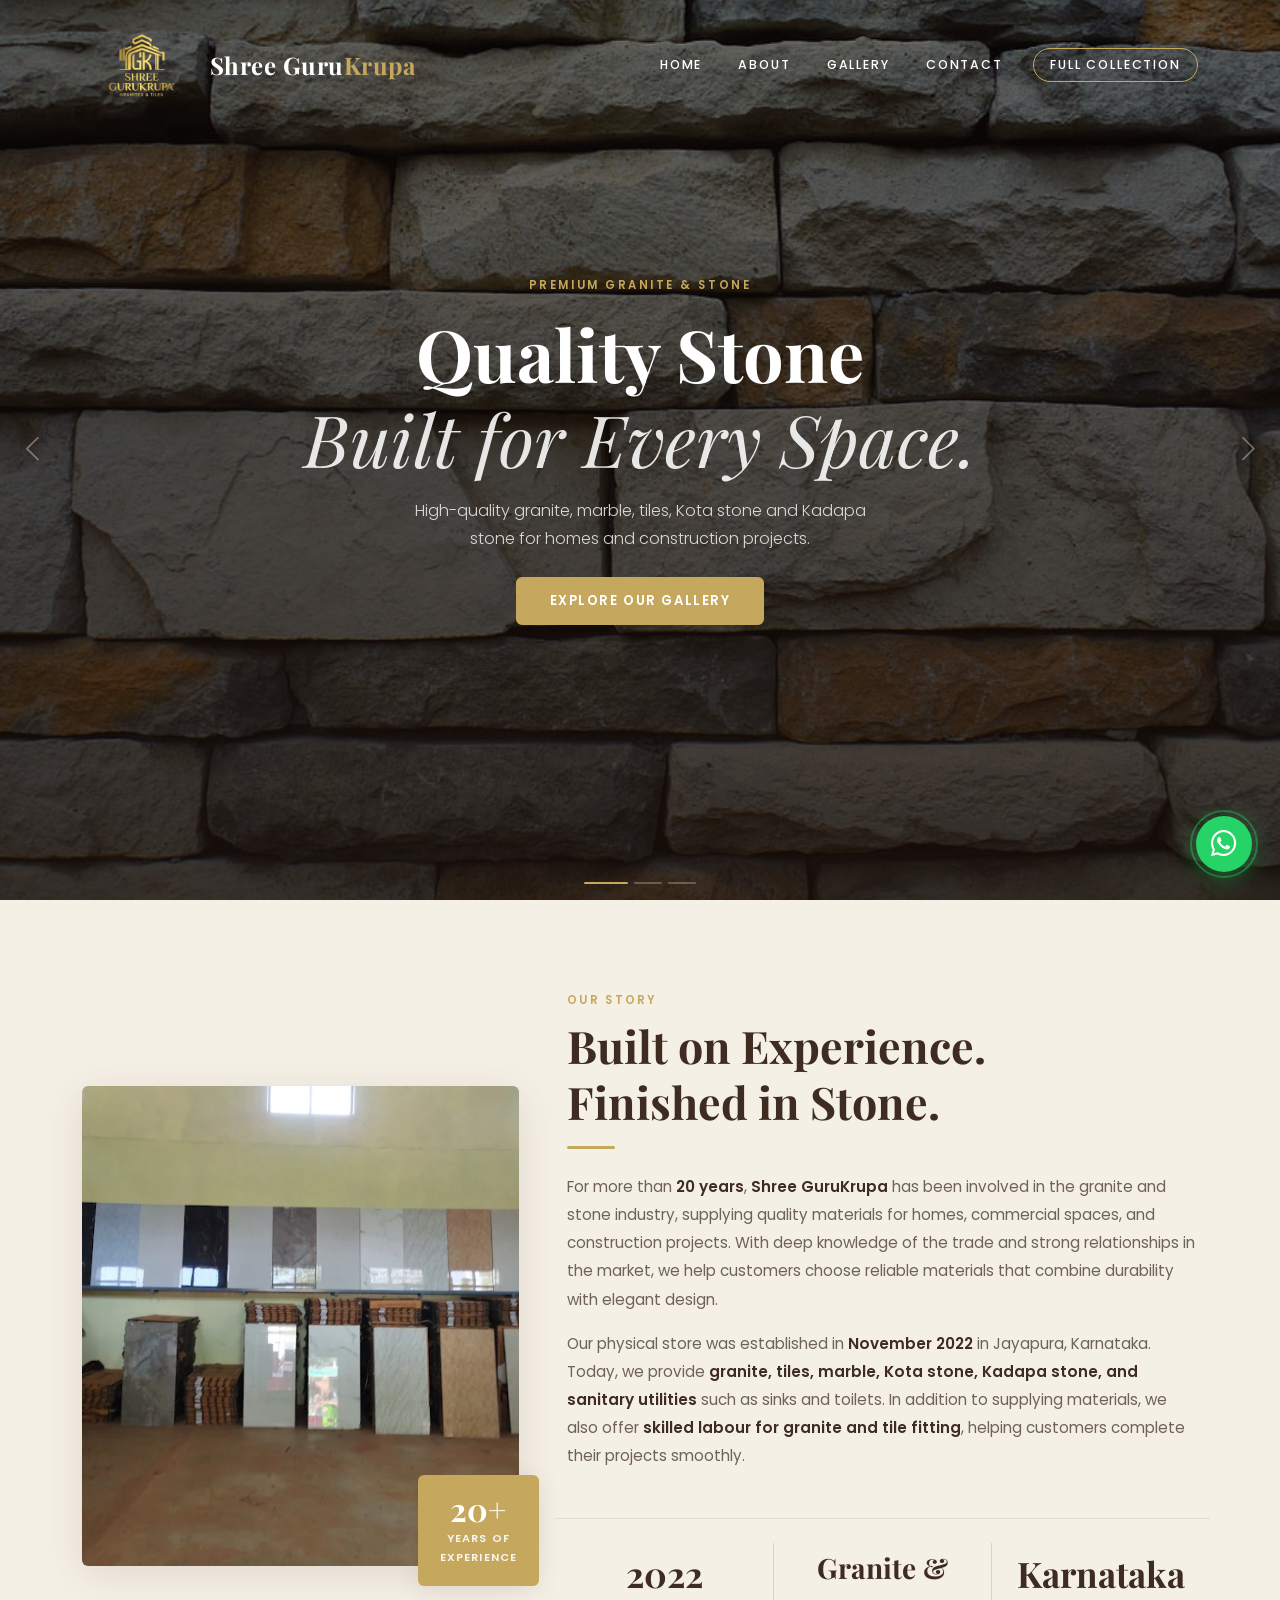
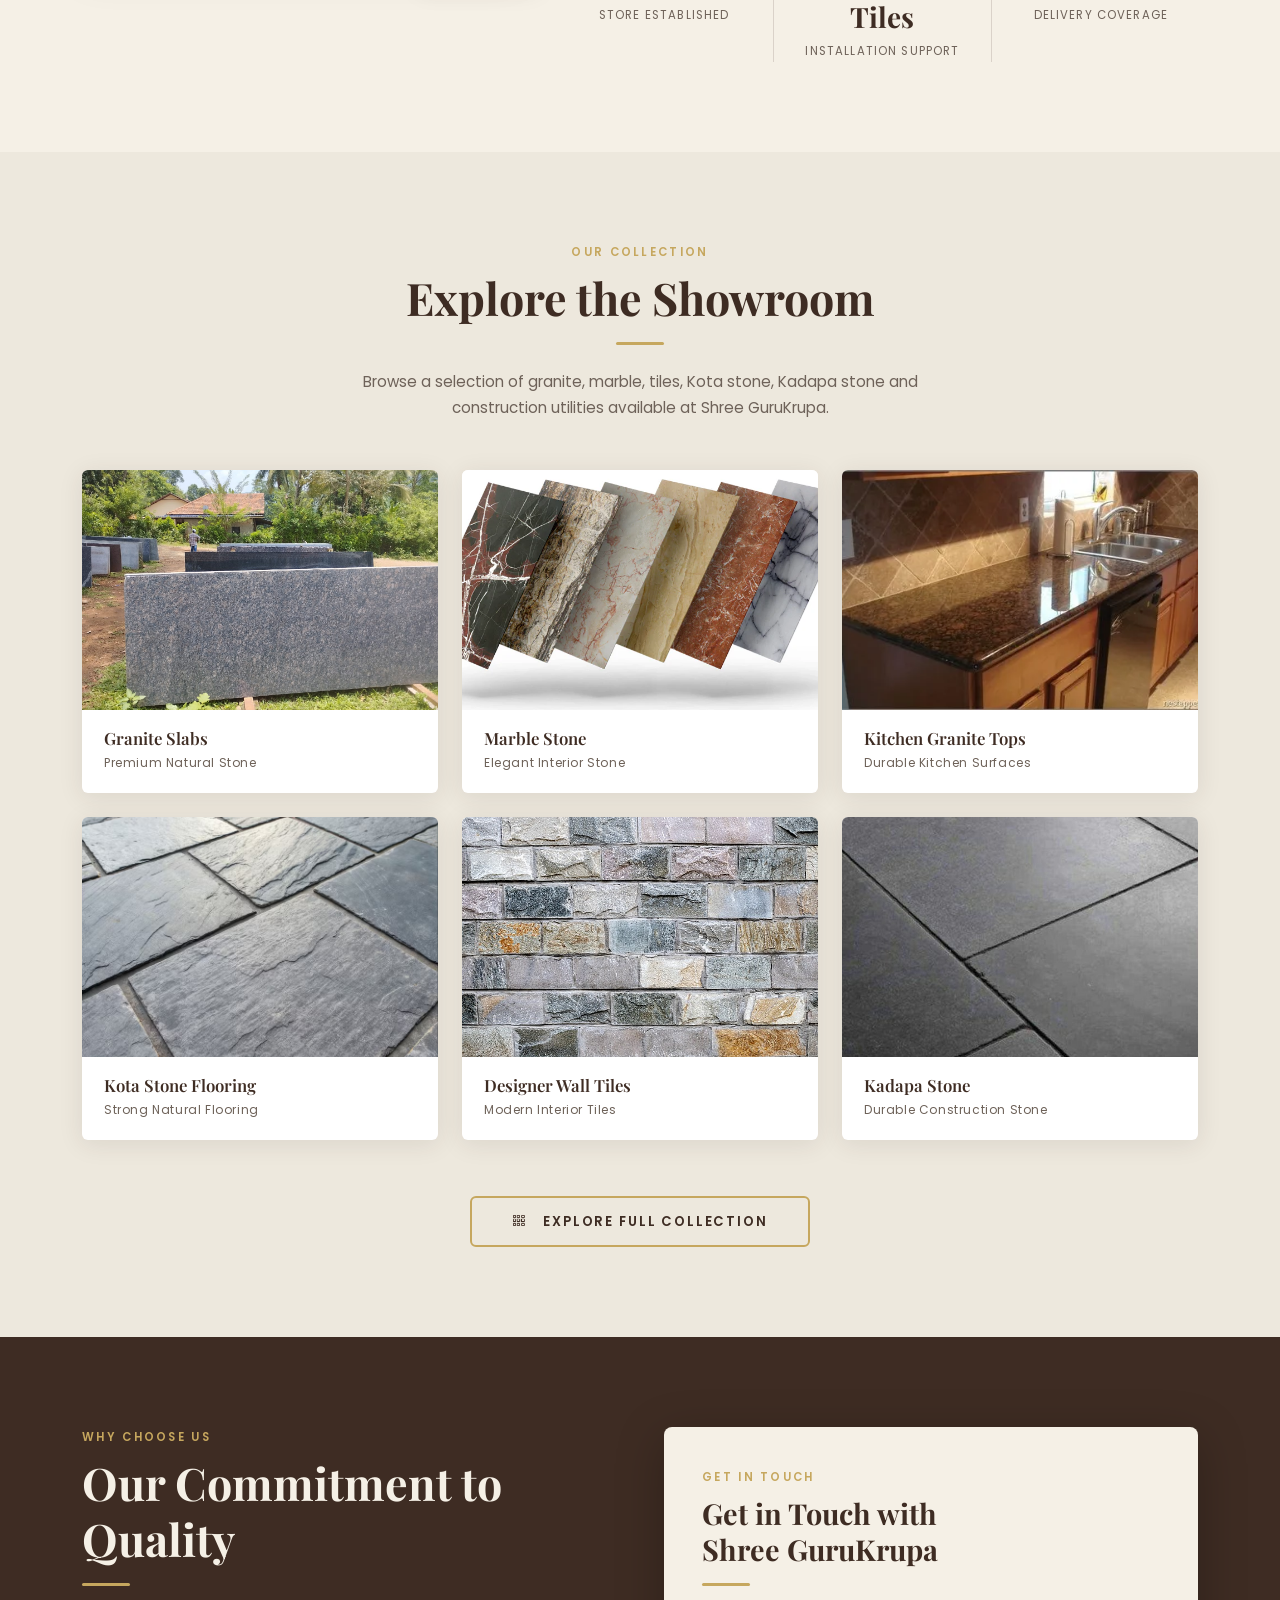
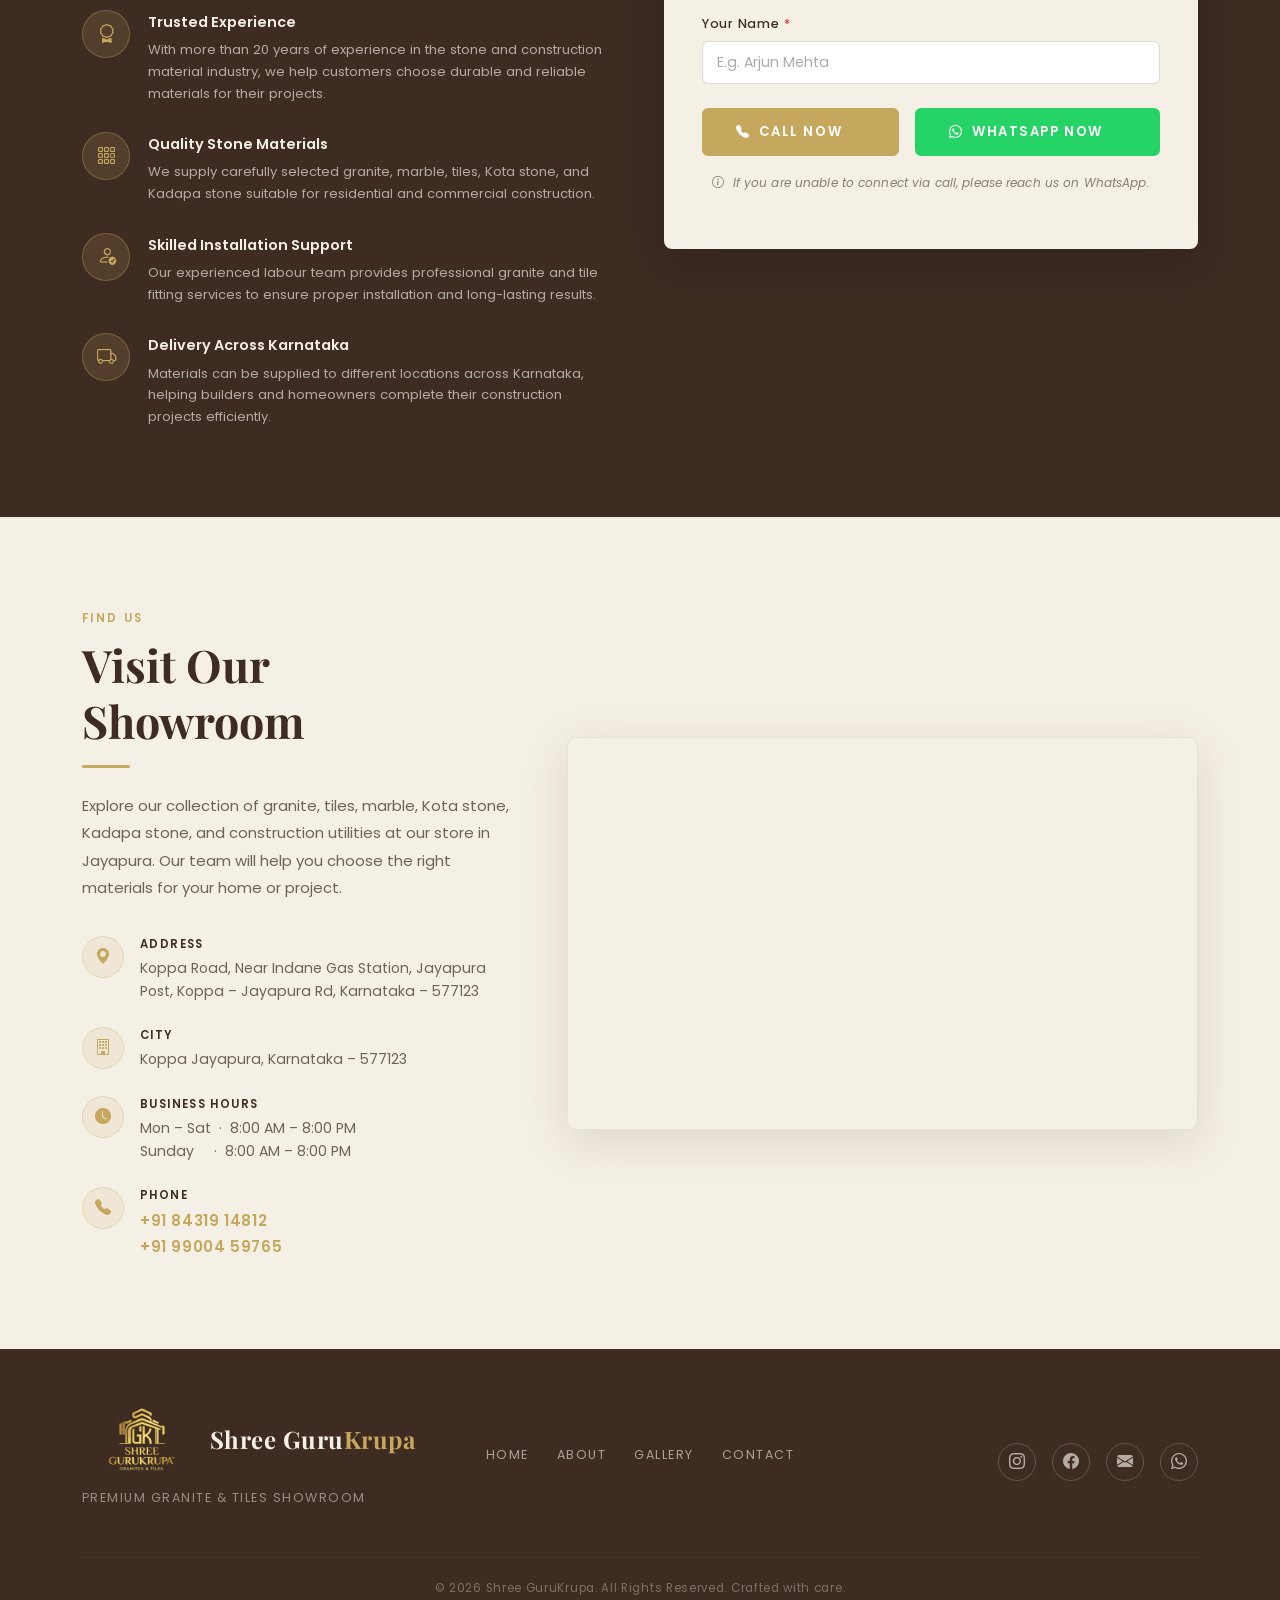
==== index.html @ 6b7f3c6d "Add files via upload" ====
<!DOCTYPE html>
<html lang="en">
<head>
  <meta charset="UTF-8" />
  <meta name="viewport" content="width=device-width, initial-scale=1.0" />
  <title>GuruKrupa | Premium Granite & Tiles Showroom</title>
  <link rel="preconnect" href="https://fonts.googleapis.com" />
  <link rel="preconnect" href="https://fonts.gstatic.com" crossorigin />
  <link href="https://fonts.googleapis.com/css2?family=Playfair+Display:ital,wght@0,400;0,600;0,700;1,400&family=Poppins:wght@300;400;500;600&display=swap" rel="stylesheet" />
  <link href="https://cdn.jsdelivr.net/npm/bootstrap@5.3.3/dist/css/bootstrap.min.css" rel="stylesheet" />
  <link href="https://cdn.jsdelivr.net/npm/bootstrap-icons@1.11.3/font/bootstrap-icons.min.css" rel="stylesheet" />
  <link rel="stylesheet" href="style.css" />
</head>
<body>

  <!-- ============================================================
       STICKY NAVBAR
  ============================================================ -->
  <nav id="mainNav" class="navbar navbar-expand-lg fixed-top navbar-transparent">
    <div class="container">
      <a class="navbar-brand" href="index.html">
        <span class="logo-icon"><img src="guru/logo.svg (2).png" class="img" alt=""></i></span>
        <span class="logo-text">Shree Guru<span class="logo-accent">Krupa</span></span>
      </a>
      <button class="navbar-toggler custom-toggler" type="button" data-bs-toggle="collapse" data-bs-target="#navMenu" aria-controls="navMenu" aria-expanded="false" aria-label="Toggle navigation">
        <span></span><span></span><span></span>
      </button>
      <div class="collapse navbar-collapse" id="navMenu">
        <ul class="navbar-nav ms-auto align-items-lg-center gap-lg-2">
          <li class="nav-item"><a class="nav-link" href="#home">Home</a></li>
          <li class="nav-item"><a class="nav-link" href="#about">About</a></li>
          <li class="nav-item"><a class="nav-link" href="#gallery">Gallery</a></li>
          <li class="nav-item"><a class="nav-link" href="#contact">Contact</a></li>
          <li class="nav-item ms-lg-2"><a class="nav-link nav-cta" href="gallery.html">Full Collection</a></li>
        </ul>
      </div>
    </div>
  </nav>


  <!-- ============================================================
       HERO — BOOTSTRAP CAROUSEL
  ============================================================ -->
  <section id="home">
    <div id="heroCarousel" class="carousel slide carousel-fade" data-bs-ride="carousel" data-bs-interval="5000">
      <div class="carousel-indicators">
        <button type="button" data-bs-target="#heroCarousel" data-bs-slide-to="0" class="active" aria-current="true"></button>
        <button type="button" data-bs-target="#heroCarousel" data-bs-slide-to="1"></button>
        <button type="button" data-bs-target="#heroCarousel" data-bs-slide-to="2"></button>
      </div>
      <div class="carousel-inner">

        <div class="carousel-item active">
          <img src="guru/gra.webp" class="hero-img" alt="Luxury granite kitchen countertop" />
          <div class="hero-overlay"></div>
          <div class="carousel-caption d-flex flex-column justify-content-center align-items-center h-100">
            <p class="hero-tag">Premium Granite & Stone</p>
            <h1 class="hero-heading">Quality Stone<br /><em>Built for Every Space.</em></h1>
            <p class="hero-sub">High-quality granite, marble, tiles, Kota stone and Kadapa stone for homes and construction projects.</p>
            <a href="#gallery" class="btn btn-gold mt-4">Explore Our Gallery</a>
          </div>
        </div>

        <div class="carousel-item">
          <img src="guru/granite1" class="hero-img" alt="Marble texture luxury flooring" />
          <div class="hero-overlay"></div>
          <div class="carousel-caption d-flex flex-column justify-content-center align-items-center h-100">
            <p class="hero-tag">20+ Years of Experience</p>
            <h1 class="hero-heading">Trusted Stone<br /><em>For Strong Foundations.</em></h1>
            <p class="hero-sub">Supplying durable stone materials with skilled labour support for granite and tile installation.</p>
            <a href="#about" class="btn btn-gold mt-4">Our Story</a>
          </div>
        </div>

        <div class="carousel-item">
          <img src="guru/store.jpeg" class="hero-img" alt="Modern tile showroom interior" />
          <div class="hero-overlay"></div>
          <div class="carousel-caption d-flex flex-column justify-content-center align-items-center h-100">
            <p class="hero-tag">Granite • Tiles • Utilities</p>
            <h1 class="hero-heading">Complete Solutions<br /><em>for Your Construction.</em></em></h1>
            <p class="hero-sub">Granite, tiles, marble, sinks, toilets and more — delivered across Karnataka.</p>
            <a href="#showroom" class="btn btn-gold mt-4">Visit Our Showroom</a>
          </div>
        </div>

      </div>
      <button class="carousel-control-prev" type="button" data-bs-target="#heroCarousel" data-bs-slide="prev">
        <i class="bi bi-chevron-left carousel-arrow"></i>
      </button>
      <button class="carousel-control-next" type="button" data-bs-target="#heroCarousel" data-bs-slide="next">
        <i class="bi bi-chevron-right carousel-arrow"></i>
      </button>
    </div>
  </section>


  <!-- ============================================================
       ABOUT SECTION
  ============================================================ -->
  <section id="about" class="section-padding fade-in-section">
    <div class="container">
      <div class="row align-items-center g-5">
        <div class="col-lg-5">
          <div class="about-img-wrap">
            <img src="guru/in.webp" alt="Premium granite slab showroom" class="about-img" />
            <div class="about-badge">
              <span class="badge-number">20+</span>
              <span class="badge-label">Years of <br>Experience</span>
            </div>
          </div>
        </div>
        <div class="col-lg-7">
          <p class="section-eyebrow">Our Story</p>
          <h2 class="section-title">Built on Experience.<br />Finished in Stone.</h2>
          <div class="title-divider"></div>
          <p class="about-body">
            For more than <strong>20 years</strong>, <strong>Shree GuruKrupa</strong> has been involved in the granite and stone industry, supplying quality materials for homes, commercial spaces, and construction projects. With deep knowledge of the trade and strong relationships in the market, we help customers choose reliable materials that combine durability with elegant design.</p>
          <p class="about-body mt-3">
            Our physical store was established in <strong>November 2022</strong> in Jayapura, Karnataka. Today, we provide <strong>granite, tiles, marble, Kota stone, Kadapa stone, and sanitary utilities</strong> such as sinks and toilets. In addition to supplying materials, we also offer <strong>skilled labour for granite and tile fitting</strong>, helping customers complete their projects smoothly.</p>
          <div class="about-stats row mt-5">
            <div class="col-4 text-center">
              <div class="stat-num">2022</div>
              <div class="stat-label">Store Established</div>
            </div>
            <div class="col-4 text-center border-start border-end stat-border">
              <div class="stat-numm">Granite & Tiles</div>
              <div class="stat-label">Installation Support</div>
            </div>
            <div class="col-4 text-center">
              <div class="stat-num">Karnataka</div>
              <div class="stat-label">Delivery Coverage</div>
            </div>
          </div>
        </div>
      </div>
    </div>
  </section>


  <!-- ============================================================
       GALLERY SECTION — 6 FEATURED CARDS
  ============================================================ -->
  <section id="gallery" class="section-padding gallery-bg fade-in-section">
    <div class="container">
      <div class="text-center mb-5">
        <p class="section-eyebrow">Our Collection</p>
        <h2 class="section-title">Explore the Showroom</h2>
        <div class="title-divider mx-auto"></div>
        <p class="section-sub">Browse a selection of granite, marble, tiles, Kota stone, Kadapa stone and construction utilities available at Shree GuruKrupa.</p>
      </div>

      <div class="row g-4">

        <!-- Card 1 -->
        <div class="col-lg-4 col-md-6">
          <div class="gallery-card">
            <div class="gallery-img-wrap">
              <img src="guru/graite slab.jpeg" alt="Black galaxy granite slab" class="gallery-img" />
            </div>
            <div class="gallery-info">
              <h5 class="gallery-title">Granite Slabs</h5>
              <p class="gallery-origin">Premium Natural Stone</p>
            </div>
          </div>
        </div>

        <!-- Card 2 -->
        <div class="col-lg-4 col-md-6">
          <div class="gallery-card">
            <div class="gallery-img-wrap">
              <img src="guru/marble.jpeg" alt="Calacatta marble texture" class="gallery-img" />
            </div>
            <div class="gallery-info">
              <h5 class="gallery-title">Marble Stone</h5>
              <p class="gallery-origin">Elegant Interior Stone</p>
            </div>
          </div>
        </div>

        <!-- Card 3 -->
        <div class="col-lg-4 col-md-6">
          <div class="gallery-card">
            <div class="gallery-img-wrap">
              <img src="guru/kitchen.webp" alt="Modern kitchen granite countertop" class="gallery-img" />
            </div>
            <div class="gallery-info">
              <h5 class="gallery-title">Kitchen Granite Tops</h5>
              <p class="gallery-origin">Durable Kitchen Surfaces</p>
            </div>
          </div>
        </div>

        <!-- Card 4 -->
        <div class="col-lg-4 col-md-6">
          <div class="gallery-card">
            <div class="gallery-img-wrap">
              <img src="guru/kota.avif" alt="Luxury marble flooring" class="gallery-img" />
            </div>
            <div class="gallery-info">
              <h5 class="gallery-title">Kota Stone Flooring</h5>
              <p class="gallery-origin">Strong Natural Flooring</p>
            </div>
          </div>
        </div>

        <!-- Card 5 -->
        <div class="col-lg-4 col-md-6">
          <div class="gallery-card">
            <div class="gallery-img-wrap">
              <img src="guru/wall.jpg" alt="Designer wall tiles" class="gallery-img" />
            </div>
            <div class="gallery-info">
              <h5 class="gallery-title">Designer Wall Tiles</h5>
              <p class="gallery-origin">Modern Interior Tiles</p>
            </div>
          </div>
        </div>

        <!-- Card 6 -->
        <div class="col-lg-4 col-md-6">
          <div class="gallery-card">
            <div class="gallery-img-wrap">
              <img src="guru/kadappa-stone.webp" alt="Modern floor tile interior" class="gallery-img" />
            </div>
            <div class="gallery-info">
              <h5 class="gallery-title">Kadapa Stone</h5>
              <p class="gallery-origin">Durable Construction Stone</p>
            </div>
          </div>
        </div>

      </div><!-- /row -->

      <!-- ── Explore Full Collection CTA ── -->
      <div class="text-center mt-5 pt-2">
        <a href="gallery.html" class="btn btn-gold-outline">
          <i class="bi bi-grid-3x3-gap me-2"></i>Explore Full Collection
        </a>
      </div>

    </div>
  </section>


  <!-- ============================================================
       WHY CHOOSE US + CONTACT
  ============================================================ -->
  <section id="contact" class="section-padding dark-section fade-in-section">
    <div class="container">
      <div class="row g-5 align-items-start">

        <div class="col-lg-6">
          <p class="section-eyebrow light">Why Choose Us</p>
          <h2 class="section-title light">Our Commitment to Quality</h2>
          <div class="title-divider light"></div>
          <ul class="features-list mt-4">
            <li class="feature-item">
              <div class="feature-icon"><i class="bi bi-award"></i></div>
              <div class="feature-text">
                <strong>Trusted Experience</strong>
                <p>With more than 20 years of experience in the stone and construction material industry, we help customers choose durable and reliable materials for their projects.</p>
              </div>
            </li>
            <li class="feature-item">
              <div class="feature-icon"><i class="bi bi-grid-3x3-gap"></i></div>
              <div class="feature-text">
                <strong>Quality Stone Materials</strong>
                <p>We supply carefully selected granite, marble, tiles, Kota stone, and Kadapa stone suitable for residential and commercial construction. </p>
              </div>
            </li>
            <li class="feature-item">
              <div class="feature-icon"><i class="bi bi-person-check"></i></div>
              <div class="feature-text">
                <strong>Skilled Installation Support</strong>
                <p>Our experienced labour team provides professional granite and tile fitting services to ensure proper installation and long-lasting results. </p>
              </div>
            </li>
            <li class="feature-item">
              <div class="feature-icon"><i class="bi bi-truck"></i></div>
              <div class="feature-text">
                <strong>Delivery Across Karnataka</strong>
                <p>Materials can be supplied to different locations across Karnataka, helping builders and homeowners complete their construction projects efficiently.</p>
              </div>
            </li>
          </ul>
        </div>

        <div class="col-lg-6">
          <div class="contact-card">
            <p class="section-eyebrow">Get In Touch</p>
            <h2 class="section-title" style="font-size:1.8rem;">Get in Touch with<br />Shree GuruKrupa</h2>
            <div class="title-divider"></div>
            <form id="contactForm" class="mt-4" novalidate>
              <div class="mb-4">
                <label for="customerName" class="form-label contact-label">Your Name <span class="text-danger">*</span></label>
                <input type="text" class="form-control contact-input" id="customerName" placeholder="E.g. Arjun Mehta" required />
              </div>
              <div class="d-flex flex-wrap gap-3">
                <a href="tel:+918431914812" class="btn btn-gold flex-grow-1">
                  <i class="bi bi-telephone-fill me-2"></i>Call Now
                </a>
                <button type="button" class="btn btn-whatsapp flex-grow-1" onclick="openWhatsApp()">
                  <i class="bi bi-whatsapp me-2"></i>WhatsApp Now
                </button>
              </div>
              <p class="contact-helper-text mt-3">
                <i class="bi bi-info-circle me-1"></i>
                If you are unable to connect via call, please reach us on WhatsApp.
              </p>
            </form>
          </div>
        </div>

      </div>
    </div>
  </section>


  <!-- ============================================================
       VISIT OUR SHOWROOM SECTION
  ============================================================ -->
  <section id="showroom" class="section-padding showroom-section fade-in-section">
    <div class="container">
      <div class="row align-items-center g-5">

        <!-- LEFT: Info -->
        <div class="col-lg-5">
          <p class="section-eyebrow">Find Us</p>
          <h2 class="section-title">Visit Our<br />Showroom</h2>
          <div class="title-divider"></div>
          <p class="showroom-intro">
            Explore our collection of granite, tiles, marble, Kota stone, Kadapa stone, and construction utilities at our store in Jayapura. Our team will help you choose the right materials for your home or project.
          </p>

          <ul class="showroom-details">
            <li>
              <span class="showroom-icon"><i class="bi bi-geo-alt-fill"></i></span>
              <div>
                <strong>Address</strong>
                <p>Koppa Road, Near Indane Gas Station, Jayapura Post, Koppa – Jayapura Rd, Karnataka – 577123</p>
              </div>
            </li>
            <li>
              <span class="showroom-icon"><i class="bi bi-building"></i></span>
              <div>
                <strong>City</strong>
                <p>Koppa Jayapura, Karnataka – 577123</p>
              </div>
            </li>
            <li>
              <span class="showroom-icon"><i class="bi bi-clock-fill"></i></span>
              <div>
                <strong>Business Hours</strong>
                <p>Mon – Sat &nbsp;·&nbsp; 8:00 AM – 8:00 PM<br />Sunday &nbsp;&nbsp;&nbsp;&nbsp;·&nbsp; 8:00 AM – 8:00 PM</p>
              </div>
            </li>
            <li>
              <span class="showroom-icon"><i class="bi bi-telephone-fill"></i></span>
              <div>
                <strong>Phone</strong>
                <p><a href="tel:+918431914812" class="showroom-phone">+91 84319 14812</a></p>
                <p><a href="tel:+919900459765" class="showroom-phone">+91 99004 59765</a></p>
              </div>
            </li>
          </ul>
        </div>

        <!-- RIGHT: Map -->
       <div class="col-lg-7">
        <div class="map-wrapper">
          <iframe
            src="https://maps.google.com/maps?q=Shree%20Gurukrupa%20Granites%20Jayapura%20Koppa%20Road%20Karnataka%20577123&t=&z=15&ie=UTF8&iwloc=&output=embed"
            width="100%"
            height="100%"
            style="border:0;"
            allowfullscreen
            loading="lazy">
          </iframe>
        </div>
      </div>

      </div>
    </div>
  </section>


  <!-- ============================================================
       FOOTER
  ============================================================ -->
  <footer class="site-footer">
    <div class="container">
      <div class="row align-items-center gy-4">
        <div class="col-lg-4 text-lg-start text-center">
          <div class="footer-brand"><a class="navbar-brand" href="index.html">
        <span class="logo-icon"><img src="guru/logo.svg (2).png" class="img" alt=""></i></span>
        <span class="logo-text">Shree Guru<span class="logo-accent">Krupa</span></span>
      </a></div>
          <p class="footer-tagline mt-2">Premium Granite & Tiles Showroom</p>
        </div>
        <div class="col-lg-4 text-center">
          <ul class="footer-links">
            <li><a href="index.html">Home</a></li>
            <li><a href="index.html#about">About</a></li>
            <li><a href="index.html#gallery">Gallery</a></li>
            <li><a href="index.html#contact">Contact</a></li>
          </ul>
        </div>
        <div class="col-lg-4 text-lg-end text-center">
          <div class="social-icons">
            <a href="https://www.instagram.com/_shree_guru_krupa_" aria-label="Instagram"><i class="bi bi-instagram"></i></a>
            <a href="https://www.facebook.com/shreegurukrupa" aria-label="Facebook"><i class="bi bi-facebook"></i></a>
            <a href="https://mail.google.com/mail/?view=cm&to=shreegurukrupa0211@gmail.com" target="_blank" aria-label="Email"><i class="bi bi-envelope-fill"></i></a>
            <a href="https://wa.me/918431914812" aria-label="WhatsApp" target="_blank" rel="noopener"><i class="bi bi-whatsapp"></i></a>
          </div>
        </div>
      </div>
      <hr class="footer-divider" />
      <p class="footer-copy text-center">© 2026 Shree GuruKrupa. All Rights Reserved. Crafted with care.</p>
    </div>
  </footer>

  <!-- Floating WhatsApp -->
  <a href="https://wa.me/918431914812" class="floating-wa" target="_blank" rel="noopener" aria-label="Chat on WhatsApp">
    <i class="bi bi-whatsapp"></i>
  </a>

  <script src="https://cdn.jsdelivr.net/npm/bootstrap@5.3.3/dist/js/bootstrap.bundle.min.js"></script>
  <script>
    const nav = document.getElementById('mainNav');
    window.addEventListener('scroll', () => nav.classList.toggle('navbar-scrolled', window.scrollY > 60));

    document.querySelectorAll('a[href^="#"]').forEach(anchor => {
      anchor.addEventListener('click', function (e) {
        const target = document.querySelector(this.getAttribute('href'));
        if (target) {
          e.preventDefault();
          target.scrollIntoView({ behavior: 'smooth' });
          const menu = document.getElementById('navMenu');
          if (menu.classList.contains('show')) new bootstrap.Collapse(menu).hide();
        }
      });
    });

    function openWhatsApp() {
      const name = document.getElementById('customerName').value.trim();
      if (!name) {
        alert('Please enter your name before contacting.');
        document.getElementById('customerName').focus();
        return;
      }
      const msg = `Hello, my name is ${name}. I would like to know more about your granite and tiles collection.`;
      window.open(`https://wa.me/918431914812?text=${encodeURIComponent(msg)}`, '_blank');
    }

    const obs = new IntersectionObserver((entries) => {
      entries.forEach(e => { if (e.isIntersecting) { e.target.classList.add('visible'); obs.unobserve(e.target); } });
    }, { threshold: 0.1 });
    document.querySelectorAll('.fade-in-section').forEach(el => obs.observe(el));
  </script>
</body>
</html>
---- style.css ----
/* ============================================================
   STONEHAUS — Premium Granite & Tiles Showroom
   style.css  |  Shared across index.html & gallery.html
   Color Palette:
     Background Beige : #F5F0E6
     Dark Brown        : #3E2C23
     Warm Grey Text    : #6E6259
     Accent Gold       : #C6A75E
   Fonts: Playfair Display (headings) + Poppins (body)
============================================================ */

/* ============================================================
   CSS VARIABLES
============================================================ */
:root {
  --bg-beige:       #F5F0E6;
  --dark-brown:     #3E2C23;
  --warm-grey:      #6E6259;
  --accent-gold:    #C6A75E;
  --accent-gold-dk: #a88a42;
  --white:          #ffffff;
  --font-display:   'Playfair Display', Georgia, serif;
  --font-body:      'Poppins', sans-serif;
  --transition:     0.35s ease;
  --shadow-soft:    0 8px 40px rgba(62,44,35,0.12);
  --shadow-card:    0 4px 24px rgba(62,44,35,0.10);
  --radius:         6px;
}

/* ============================================================
   RESET & BASE
============================================================ */
*, *::before, *::after { box-sizing: border-box; margin: 0; padding: 0; }
html { scroll-behavior: smooth; scroll-padding-top: 80px; }

body {
  font-family: var(--font-body);
  background-color: var(--bg-beige);
  color: var(--warm-grey);
  line-height: 1.75;
  font-size: 15px;
  overflow-x: hidden;
}

img { display: block; width: 100%; }
a { text-decoration: none; color: inherit; }

/* ============================================================
   TYPOGRAPHY HELPERS
============================================================ */
.section-eyebrow {
  font-family: var(--font-body);
  font-size: 0.72rem;
  font-weight: 600;
  letter-spacing: 0.2em;
  text-transform: uppercase;
  color: var(--accent-gold);
  margin-bottom: 0.5rem;
}
.section-eyebrow.light { color: var(--accent-gold); }

.section-title {
  font-family: var(--font-display);
  font-size: clamp(2rem, 4vw, 2.8rem);
  font-weight: 700;
  color: var(--dark-brown);
  line-height: 1.25;
  margin-bottom: 1rem;
}
.section-title.light { color: var(--bg-beige); }

.section-sub {
  font-size: 0.95rem;
  color: var(--warm-grey);
  max-width: 560px;
  margin: 0 auto;
}

.title-divider {
  width: 48px;
  height: 3px;
  background: var(--accent-gold);
  border-radius: 2px;
  margin-bottom: 1.5rem;
}
.title-divider.light { background: var(--accent-gold); }

/* ============================================================
   SECTION PADDING
============================================================ */
.section-padding { padding: 90px 0; }

/* ============================================================
   FADE-IN ANIMATION
============================================================ */
.fade-in-section {
  opacity: 0;
  transform: translateY(32px);
  transition: opacity 0.7s var(--transition), transform 0.7s var(--transition);
}
.fade-in-section.visible { opacity: 1; transform: translateY(0); }

/* ============================================================
   BUTTONS
============================================================ */
.btn-gold {
  background-color: var(--accent-gold);
  color: var(--white);
  border: 2px solid var(--accent-gold);
  font-family: var(--font-body);
  font-size: 0.82rem;
  font-weight: 600;
  letter-spacing: 0.12em;
  text-transform: uppercase;
  padding: 0.75rem 2rem;
  border-radius: var(--radius);
  transition: background var(--transition), color var(--transition), transform 0.2s;
  display: inline-flex;
  align-items: center;
}
.btn-gold:hover {
  background-color: var(--accent-gold-dk);
  border-color: var(--accent-gold-dk);
  color: var(--white);
  transform: translateY(-2px);
}

/* Outlined Gold Button — used for "Explore Full Collection" */
.btn-gold-outline {
  background-color: transparent;
  color: var(--dark-brown);
  border: 2px solid var(--accent-gold);
  font-family: var(--font-body);
  font-size: 0.82rem;
  font-weight: 600;
  letter-spacing: 0.14em;
  text-transform: uppercase;
  padding: 0.85rem 2.5rem;
  border-radius: var(--radius);
  display: inline-flex;
  align-items: center;
  gap: 8px;
  transition: background var(--transition), color var(--transition), transform 0.2s, box-shadow 0.2s;
}
.btn-gold-outline:hover {
  background-color: var(--accent-gold);
  color: var(--white);
  transform: translateY(-2px);
  box-shadow: 0 6px 24px rgba(198,167,94,0.3);
}

.btn-whatsapp {
  background-color: #25D366;
  color: var(--white);
  border: 2px solid #25D366;
  font-family: var(--font-body);
  font-size: 0.82rem;
  font-weight: 600;
  letter-spacing: 0.12em;
  text-transform: uppercase;
  padding: 0.75rem 2rem;
  border-radius: var(--radius);
  display: inline-flex;
  align-items: center;
  transition: background var(--transition), transform 0.2s;
}
.btn-whatsapp:hover {
  background-color: #1ebe5a;
  border-color: #1ebe5a;
  color: var(--white);
  transform: translateY(-2px);
}

/* ============================================================
   STICKY NAVBAR
============================================================ */
#mainNav {
  padding: 20px 0;
  transition: background var(--transition), padding var(--transition), box-shadow var(--transition);
  z-index: 1050;
}

.navbar-transparent { background: transparent; }
.navbar-transparent .navbar-brand,
.navbar-transparent .nav-link { color: var(--white) !important; }

.navbar-scrolled {
  background: var(--bg-beige) !important;
  padding: 12px 0;
  box-shadow: 0 2px 20px rgba(62,44,35,0.12);
}
.navbar-scrolled .navbar-brand,
.navbar-scrolled .nav-link { color: var(--dark-brown) !important; }

/* Logo */
.navbar-brand {
  font-family: var(--font-display);
  font-size: 1.5rem;
  font-weight: 700;
  letter-spacing: 0.02em;
  display: flex;
  align-items: center;
  gap: 8px;
}
.logo-icon { font-size: 1.1rem; color: var(--accent-gold); }
.logo-accent { color: var(--accent-gold); }

/* Nav links */
.nav-link {
  font-size: 0.78rem;
  font-weight: 500;
  letter-spacing: 0.15em;
  text-transform: uppercase;
  padding: 6px 14px !important;
  transition: color var(--transition);
  position: relative;
}
.nav-link::after {
  content: '';
  position: absolute;
  bottom: 0; left: 14px; right: 14px;
  height: 1px;
  background: var(--accent-gold);
  transform: scaleX(0);
  transition: transform var(--transition);
}
.nav-link:hover::after,
.nav-active::after { transform: scaleX(1) !important; }
.nav-active { color: var(--accent-gold) !important; }

/* Nav CTA pill */
.nav-cta {
  border: 1px solid var(--accent-gold) !important;
  border-radius: 20px;
  color: var(--accent-gold) !important;
  padding: 5px 16px !important;
  transition: background var(--transition), color var(--transition);
}
.nav-cta:hover { background: var(--accent-gold); color: var(--white) !important; }
.nav-cta::after { display: none !important; }

/* Custom Hamburger */
.custom-toggler {
  border: none;
  background: transparent;
  padding: 4px;
  display: flex;
  flex-direction: column;
  gap: 5px;
  cursor: pointer;
}
.custom-toggler span {
  display: block;
  width: 24px;
  height: 2px;
  background: var(--white);
  border-radius: 2px;
  transition: background var(--transition);
}
.navbar-scrolled .custom-toggler span,
.gallery-toggler span { background: var(--dark-brown) !important; }

/* ============================================================
   HERO / CAROUSEL (index.html)
============================================================ */
.hero-img {
  height: 100vh;
  object-fit: cover;
  object-position: center;
  filter: brightness(0.55);
}

.hero-overlay {
  position: absolute;
  inset: 0;
  background: linear-gradient(
    to bottom,
    rgba(30,18,12,0.15) 0%,
    rgba(30,18,12,0.45) 60%,
    rgba(30,18,12,0.65) 100%
  );
}

.carousel-caption {
  position: absolute;
  inset: 0;
  padding: 0 20px;
  text-align: center;
}

.hero-tag {
  font-family: var(--font-body);
  font-size: 0.72rem;
  font-weight: 600;
  letter-spacing: 0.22em;
  text-transform: uppercase;
  color: var(--accent-gold);
  margin-bottom: 1rem;
}

.hero-heading {
  font-family: var(--font-display);
  font-size: clamp(2.5rem, 6vw, 4.5rem);
  font-weight: 700;
  color: var(--white);
  line-height: 1.18;
  margin-bottom: 1rem;
}
.hero-heading em { font-style: italic; font-weight: 400; color: rgba(255,255,255,0.88); }

.hero-sub {
  font-family: var(--font-body);
  font-size: 1rem;
  font-weight: 300;
  color: rgba(255,255,255,0.8);
  max-width: 480px;
  margin: 0 auto;
}

.carousel-arrow {
  font-size: 1.8rem;
  color: rgba(255,255,255,0.7);
  text-shadow: 0 1px 6px rgba(0,0,0,0.5);
  transition: color var(--transition);
}
.carousel-control-prev:hover .carousel-arrow,
.carousel-control-next:hover .carousel-arrow { color: var(--accent-gold); }
.carousel-control-prev, .carousel-control-next { width: 5%; }

.carousel-indicators [data-bs-target] {
  width: 28px; height: 2px;
  border-radius: 2px;
  background: rgba(255,255,255,0.5);
  border: none;
  transition: background var(--transition), width var(--transition);
}
.carousel-indicators .active { background: var(--accent-gold); width: 44px; }

/* ============================================================
   ABOUT SECTION
============================================================ */
#about { background: var(--bg-beige); }

.about-img-wrap { position: relative; border-radius: var(--radius); overflow: visible; }
.about-img {
  border-radius: var(--radius);
  height: 480px;
  object-fit: cover;
  box-shadow: var(--shadow-soft);
}

.about-badge {
  position: absolute;
  bottom: -20px; right: -20px;
  background: var(--accent-gold);
  color: var(--white);
  border-radius: var(--radius);
  padding: 18px 22px;
  text-align: center;
  box-shadow: var(--shadow-card);
}
.badge-number { display: block; font-family: var(--font-display); font-size: 2rem; font-weight: 700; line-height: 1; }
.badge-label  { display: block; font-size: 0.7rem; font-weight: 600; letter-spacing: 0.1em; text-transform: uppercase; margin-top: 4px; opacity: 0.9; }

.about-body { font-size: 0.95rem; color: var(--warm-grey); line-height: 1.85; }
.about-body strong { color: var(--dark-brown); font-weight: 600; }

.about-stats { padding-top: 1.5rem; border-top: 1px solid rgba(62,44,35,0.1); }
.stat-num   { font-family: var(--font-display); font-size: 2.2rem; font-weight: 700; color: var(--dark-brown); }
.stat-label { font-size: 0.72rem; letter-spacing: 0.1em; text-transform: uppercase; color: var(--warm-grey); }
.stat-border { border-color: rgba(62,44,35,0.15) !important; }
.stat-numm   { font-family: var(--font-display); font-size: 28px; font-weight: 700; color: var(--dark-brown); }

.img{
  width: 120px;
}
/* ============================================================
   GALLERY SECTION (shared index + gallery page)
============================================================ */
.gallery-bg { background: #EDE8DD; }

.gallery-card {
  background: var(--white);
  border-radius: var(--radius);
  overflow: hidden;
  box-shadow: var(--shadow-card);
  transition: box-shadow var(--transition), transform var(--transition);
  height: 100%;
  display: flex;
  flex-direction: column;
}
.gallery-card:hover {
  transform: translateY(-6px);
  box-shadow: 0 16px 48px rgba(62,44,35,0.18);
}

.gallery-img-wrap {
  overflow: hidden;
  height: 240px;
  position: relative;
}
.gallery-img {
  height: 100%;
  object-fit: cover;
  transition: transform 0.55s ease;
}
.gallery-card:hover .gallery-img { transform: scale(1.07); }

.gallery-info { padding: 18px 22px 20px; flex: 1; }
.gallery-title {
  font-family: var(--font-display);
  font-size: 1.05rem;
  font-weight: 600;
  color: var(--dark-brown);
  margin-bottom: 4px;
}
.gallery-origin { font-size: 0.75rem; color: var(--warm-grey); letter-spacing: 0.05em; margin: 0; }
.gallery-origin .bi { color: var(--accent-gold); margin-right: 4px; }

/* ── Category Badge Chip on gallery.html ── */
.gallery-badge {
  position: absolute;
  top: 14px;
  left: 14px;
  background: var(--dark-brown);
  color: var(--bg-beige);
  font-size: 0.62rem;
  font-weight: 600;
  letter-spacing: 0.14em;
  text-transform: uppercase;
  padding: 4px 10px;
  border-radius: 20px;
  z-index: 2;
}
.gallery-badge.marble { background: #5a4a45; }
.gallery-badge.tiles  { background: var(--accent-gold-dk); }

/* ── Filter show/hide animation ── */
.gallery-item { transition: opacity 0.35s ease, transform 0.35s ease; }
.gallery-item.filter-hide { opacity: 0; pointer-events: none; transform: scale(0.96); }
.gallery-item.filter-show { opacity: 1; pointer-events: auto; transform: scale(1); }

/* ============================================================
   WHY CHOOSE US + CONTACT (DARK SECTION)
============================================================ */
.dark-section { background: var(--dark-brown); }
.dark-section .section-title.light,
.dark-section h2 { color: var(--bg-beige); }
.dark-section .section-sub { color: rgba(245,240,230,0.65); }

.features-list { list-style: none; padding: 0; margin: 0; display: flex; flex-direction: column; gap: 28px; }
.feature-item  { display: flex; gap: 18px; align-items: flex-start; }

.feature-icon {
  flex-shrink: 0;
  width: 48px; height: 48px;
  background: rgba(198,167,94,0.15);
  border: 1px solid rgba(198,167,94,0.35);
  border-radius: 50%;
  display: flex;
  align-items: center;
  justify-content: center;
  font-size: 1.2rem;
  color: var(--accent-gold);
}
.feature-text strong { display: block; font-size: 0.9rem; font-weight: 600; color: var(--bg-beige); margin-bottom: 4px; }
.feature-text p     { font-size: 0.82rem; color: rgba(245,240,230,0.65); line-height: 1.65; margin: 0; }

/* Contact Card */
.contact-card {
  background: var(--bg-beige);
  border-radius: 8px;
  padding: 40px 38px;
  box-shadow: 0 12px 48px rgba(0,0,0,0.25);
}
.contact-card .section-title { font-size: 1.8rem; color: var(--dark-brown); }
.contact-card .section-eyebrow { color: var(--accent-gold); }

.contact-label  { font-size: 0.78rem; font-weight: 500; letter-spacing: 0.06em; color: var(--dark-brown); margin-bottom: 6px; }
.contact-input  {
  background: var(--white);
  border: 1px solid rgba(62,44,35,0.18);
  border-radius: var(--radius);
  font-family: var(--font-body);
  font-size: 0.88rem;
  color: var(--dark-brown);
  padding: 10px 14px;
  transition: border-color var(--transition), box-shadow var(--transition);
}
.contact-input::placeholder { color: rgba(110,98,89,0.55); }
.contact-input:focus {
  outline: none;
  border-color: var(--accent-gold);
  box-shadow: 0 0 0 3px rgba(198,167,94,0.18);
}

.contact-helper-text {
  font-size: 0.75rem;
  color: var(--warm-grey);
  font-style: italic;
  opacity: 0.8;
  text-align: center;
  letter-spacing: 0.01em;
}

/* ============================================================
   GALLERY PAGE — HERO HEADER
============================================================ */
.gallery-page-hero {
  position: relative;
  height: 460px;
  display: flex;
  align-items: center;
  justify-content: center;
  overflow: hidden;
  margin-top: 0;
  padding-top: 80px; /* navbar offset */
}

.gallery-hero-bg {
  position: absolute;
  inset: 0;
}
.gallery-hero-bg img {
  width: 100%;
  height: 100%;
  object-fit: cover;
  object-position: center 40%;
  filter: brightness(0.45);
}

.gallery-hero-overlay {
  position: absolute;
  inset: 0;
  background: linear-gradient(
    to bottom,
    rgba(30,18,12,0.3) 0%,
    rgba(30,18,12,0.6) 100%
  );
}

.gallery-hero-content {
  position: relative;
  z-index: 2;
  padding: 20px;
}

.gallery-hero-title {
  font-family: var(--font-display);
  font-size: clamp(2.2rem, 5vw, 3.8rem);
  font-weight: 700;
  color: var(--white);
  line-height: 1.2;
  margin-bottom: 1rem;
}

.gallery-hero-sub {
  font-family: var(--font-display);
  font-size: clamp(1rem, 2vw, 1.25rem);
  font-weight: 400;
  font-style: italic;
  color: rgba(255,255,255,0.8);
  margin-top: 0.5rem;
}

/* ============================================================
   GALLERY PAGE — FILTER BAR
============================================================ */
.filter-section {
  padding: 36px 0 20px;
  background: var(--bg-beige);
  border-bottom: 1px solid rgba(62,44,35,0.08);
}

.filter-bar { gap: 10px !important; }

.filter-btn {
  font-family: var(--font-body);
  font-size: 0.75rem;
  font-weight: 600;
  letter-spacing: 0.14em;
  text-transform: uppercase;
  padding: 8px 22px;
  border-radius: 30px;
  border: 1.5px solid rgba(62,44,35,0.22);
  background: transparent;
  color: var(--warm-grey);
  cursor: pointer;
  transition: all var(--transition);
}
.filter-btn:hover {
  border-color: var(--accent-gold);
  color: var(--accent-gold);
  background: rgba(198,167,94,0.06);
}
.filter-btn.active {
  background: var(--accent-gold);
  border-color: var(--accent-gold);
  color: var(--white);
  box-shadow: 0 4px 16px rgba(198,167,94,0.3);
}

/* No results */
.no-results-msg { animation: fadeIn 0.4s ease; }
@keyframes fadeIn { from { opacity:0; transform: translateY(10px); } to { opacity:1; transform: translateY(0); } }

/* ============================================================
   CTA STRIP (gallery.html)
============================================================ */
.cta-strip {
  background: var(--dark-brown);
  padding: 80px 0;
}
.cta-strip-title {
  font-family: var(--font-display);
  font-size: clamp(1.8rem, 4vw, 2.8rem);
  font-weight: 700;
  color: var(--bg-beige);
  line-height: 1.25;
  margin-bottom: 0.75rem;
}
.cta-strip-sub {
  font-size: 0.92rem;
  color: rgba(245,240,230,0.65);
  max-width: 480px;
  margin: 0 auto;
}
.cta-strip .section-eyebrow { color: var(--accent-gold); }

/* ============================================================
   FLOATING WHATSAPP BUTTON
============================================================ */
.floating-wa {
  position: fixed;
  bottom: 28px; right: 28px;
  z-index: 2000;
  width: 56px; height: 56px;
  background: #25D366;
  color: var(--white);
  border-radius: 50%;
  display: flex;
  align-items: center;
  justify-content: center;
  font-size: 1.6rem;
  box-shadow: 0 6px 24px rgba(37,211,102,0.45);
  transition: transform var(--transition), box-shadow var(--transition), background var(--transition);
}
.floating-wa:hover {
  background: #1ebe5a;
  color: var(--white);
  transform: scale(1.1) translateY(-3px);
  box-shadow: 0 12px 36px rgba(37,211,102,0.55);
}
.floating-wa::before {
  content: '';
  position: absolute;
  inset: -6px;
  border-radius: 50%;
  border: 2px solid rgba(37,211,102,0.4);
  animation: wa-pulse 2.2s ease-out infinite;
}
@keyframes wa-pulse {
  0%   { transform: scale(1); opacity: 1; }
  70%  { transform: scale(1.5); opacity: 0; }
  100% { opacity: 0; }
}

/* ============================================================
   FOOTER
============================================================ */
.site-footer {
  background: var(--dark-brown);
  padding: 50px 0 24px;
}
.footer-brand {
  font-family: var(--font-display);
  font-size: 1.55rem;
  font-weight: 700;
  color: var(--bg-beige);
}
.footer-brand .logo-accent { color: var(--accent-gold); }
.footer-brand .bi { color: var(--accent-gold); }
.footer-tagline { font-size: 0.78rem; letter-spacing: 0.12em; text-transform: uppercase; color: rgba(245,240,230,0.5); }

.footer-links { list-style: none; padding: 0; display: flex; justify-content: center; gap: 28px; flex-wrap: wrap; }
.footer-links a { font-size: 0.78rem; letter-spacing: 0.12em; text-transform: uppercase; color: rgba(245,240,230,0.6); transition: color var(--transition); }
.footer-links a:hover { color: var(--accent-gold); }

.social-icons { display: flex; justify-content: flex-end; gap: 16px; flex-wrap: wrap; }
.social-icons a {
  display: flex;
  align-items: center;
  justify-content: center;
  width: 38px; height: 38px;
  border: 1px solid rgba(245,240,230,0.2);
  border-radius: 50%;
  font-size: 1rem;
  color: rgba(245,240,230,0.65);
  transition: border-color var(--transition), color var(--transition), background var(--transition);
}
.social-icons a:hover {
  border-color: var(--accent-gold);
  color: var(--accent-gold);
  background: rgba(198,167,94,0.08);
}

.footer-divider { border-color: rgba(245,240,230,0.12); margin: 32px 0 20px; }
.footer-copy    { font-size: 0.72rem; letter-spacing: 0.06em; color: rgba(245,240,230,0.35); }

/* ============================================================
   VISIT OUR SHOWROOM SECTION
============================================================ */
.showroom-section {
  background: var(--bg-beige);
  border-top: 1px solid rgba(62,44,35,0.07);
}

.showroom-intro {
  font-size: 0.93rem;
  color: var(--warm-grey);
  line-height: 1.85;
  margin-bottom: 2rem;
  max-width: 440px;
}

.showroom-details {
  list-style: none;
  padding: 0;
  margin: 0;
  display: flex;
  flex-direction: column;
  gap: 22px;
}

.showroom-details li {
  display: flex;
  align-items: flex-start;
  gap: 16px;
}

.showroom-icon {
  flex-shrink: 0;
  width: 42px;
  height: 42px;
  background: rgba(198,167,94,0.12);
  border: 1px solid rgba(198,167,94,0.28);
  border-radius: 50%;
  display: flex;
  align-items: center;
  justify-content: center;
  font-size: 1rem;
  color: var(--accent-gold);
  margin-top: 2px;
}

.showroom-details strong {
  display: block;
  font-size: 0.72rem;
  font-weight: 600;
  letter-spacing: 0.12em;
  text-transform: uppercase;
  color: var(--dark-brown);
  margin-bottom: 3px;
}

.showroom-details p {
  font-size: 0.88rem;
  color: var(--warm-grey);
  line-height: 1.65;
  margin: 0;
}

.showroom-phone {
  font-size: 0.95rem;
  font-weight: 600;
  color: var(--accent-gold);
  letter-spacing: 0.04em;
  transition: color var(--transition);
}
.showroom-phone:hover { color: var(--accent-gold-dk); }

/* Map wrapper — fully responsive */
.map-wrapper {
  position: relative;
  width: 100%;
  padding-bottom: 62%;   /* 16:10 aspect ratio */
  height: 0;
  overflow: hidden;
  border-radius: 10px;
  box-shadow: 0 12px 48px rgba(62,44,35,0.14);
  border: 1px solid rgba(62,44,35,0.08);
}

.map-wrapper iframe {
  position: absolute;
  top: 0; left: 0;
  width: 100%;
  height: 100%;
  border: 0;
  display: block;
}

/* ============================================================
   RESPONSIVE
============================================================ */
@media (max-width: 991px) {
  .about-badge   { right: 0; bottom: -16px; }
  .contact-card  { padding: 30px 24px; }
  .social-icons  { justify-content: center; }
  .gallery-page-hero { height: 380px; }
}

@media (max-width: 767px) {
  .section-padding { padding: 64px 0; }
  .hero-img        { height: 100svh; }
  .hero-heading    { font-size: 2.2rem; }
  .about-img       { height: 320px; }
  .about-badge     { right: 12px; bottom: -12px; }
  .about-stats .col-4 { padding: 0 8px; }
  .stat-num        { font-size: 1.6rem; }
  .features-list   { gap: 20px; }
  .floating-wa     { bottom: 18px; right: 18px; }
  .footer-links    { gap: 16px; }
  .gallery-page-hero { height: 300px; }
  .gallery-hero-title { font-size: 2rem; }
  .cta-strip       { padding: 56px 0; }
  .filter-section  { padding: 24px 0 14px; }
  .map-wrapper     { padding-bottom: 75%; }   /* slightly taller on small screens */
  .showroom-intro  { max-width: 100%; }
}

@media (max-width: 480px) {
  .hero-heading  { font-size: 1.8rem; }
  .hero-sub      { font-size: 0.88rem; }
  .btn-gold, .btn-whatsapp, .btn-gold-outline { width: 100%; justify-content: center; }
  .d-flex.gap-3.flex-wrap .btn-gold,
  .d-flex.gap-3.flex-wrap .btn-whatsapp { flex: 1 1 100%; }
  .filter-btn    { font-size: 0.68rem; padding: 7px 16px; }
}
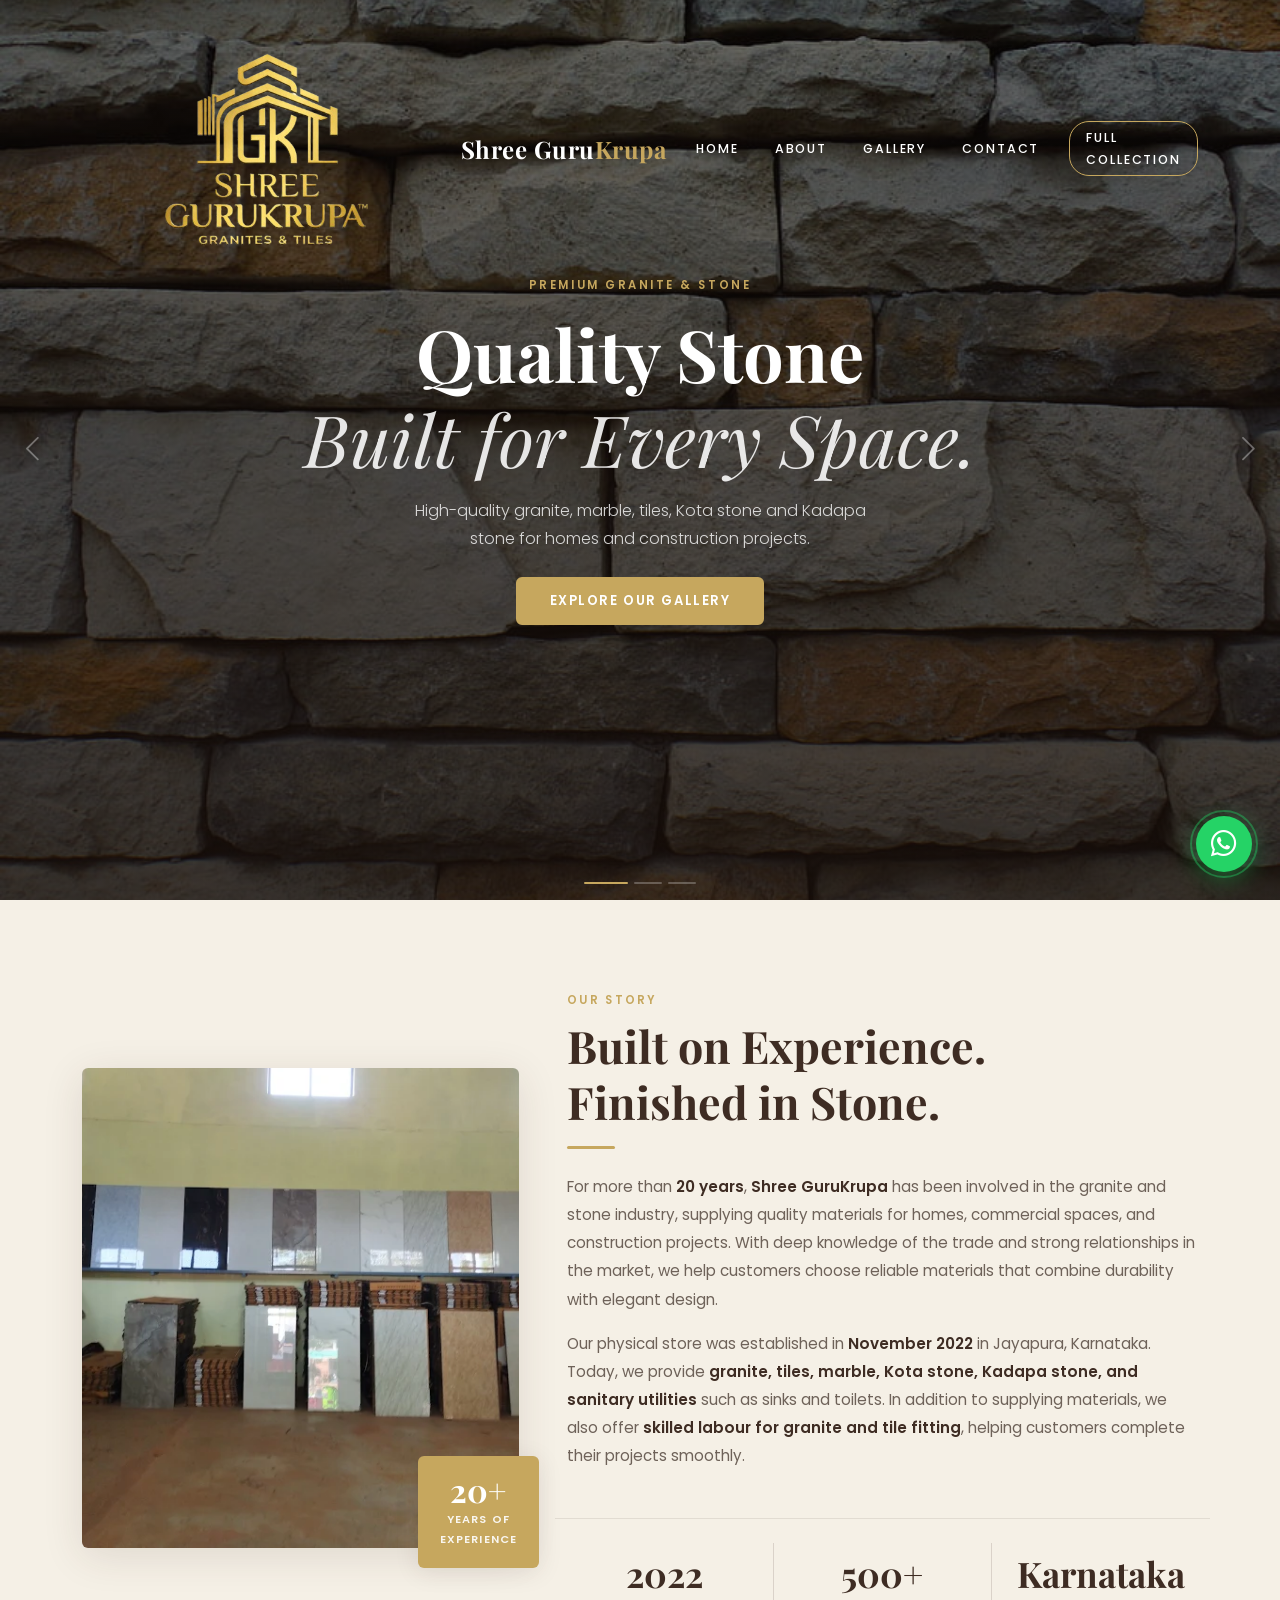
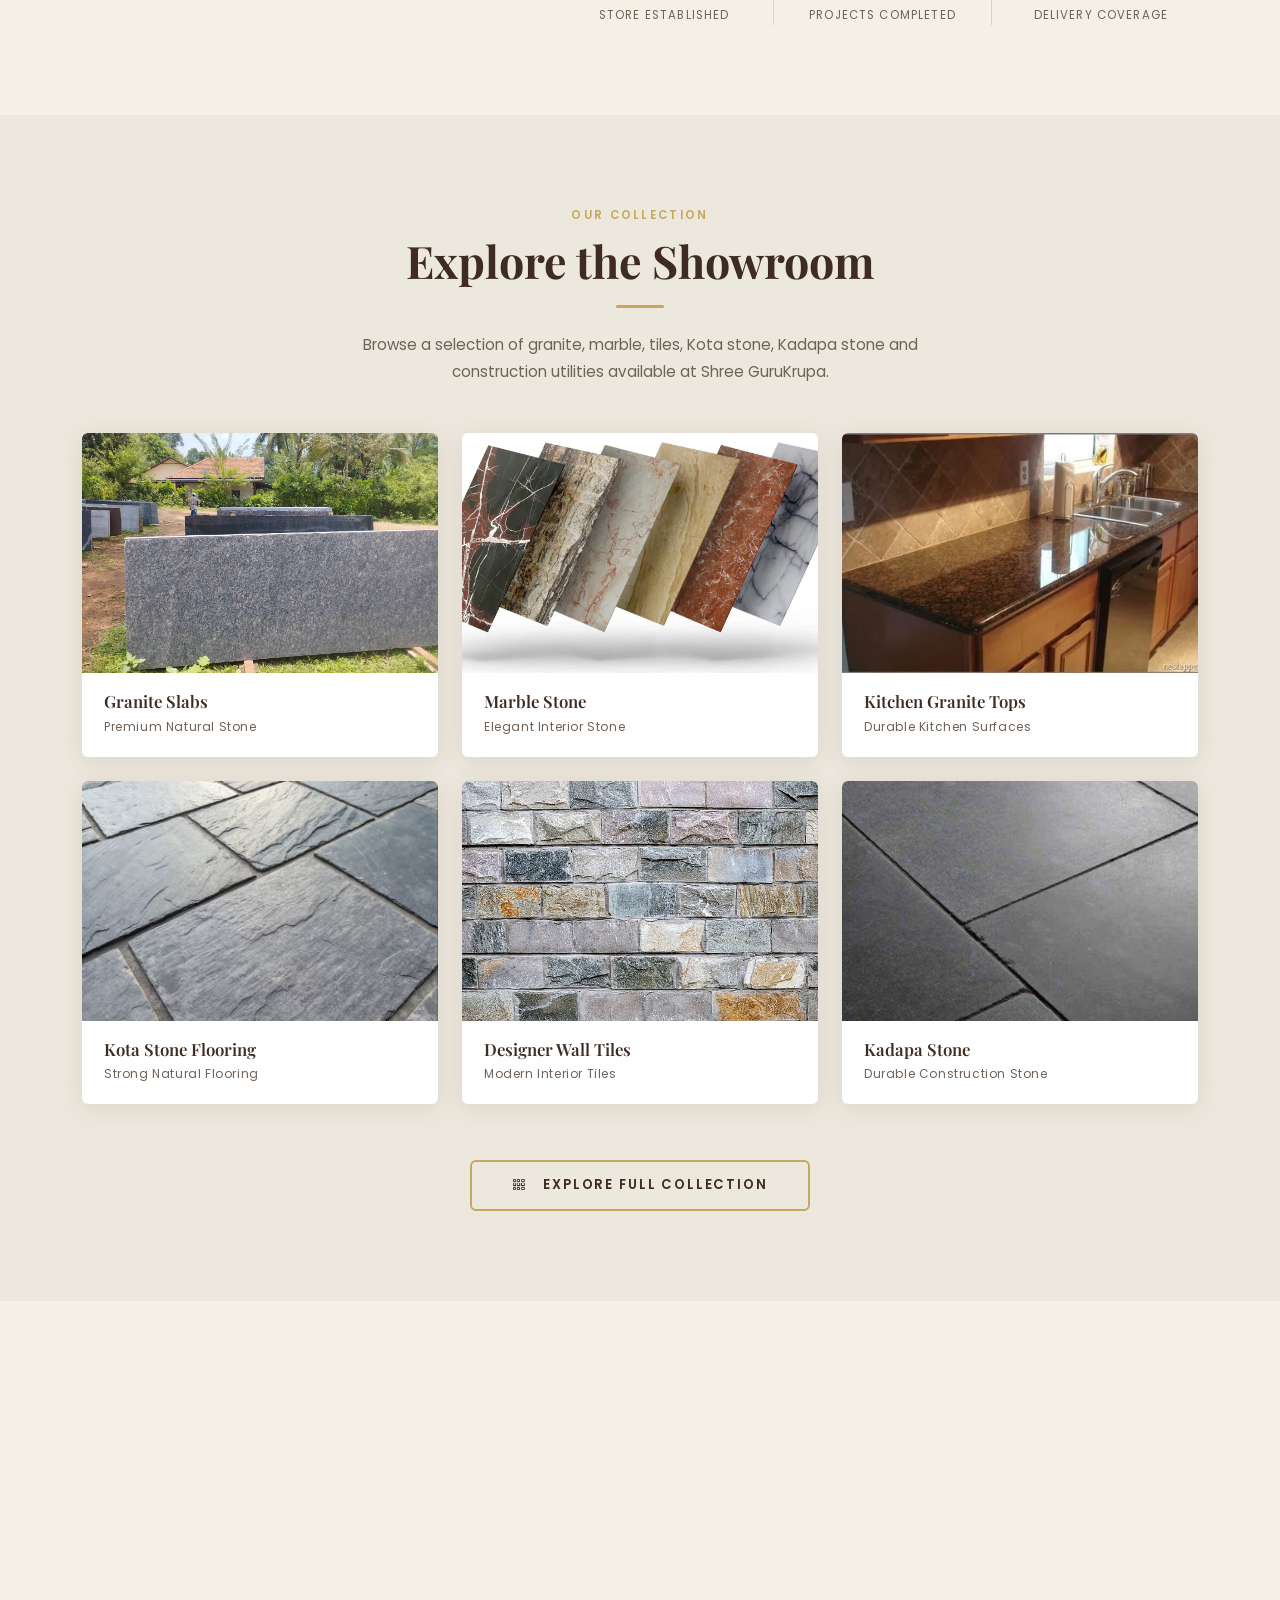
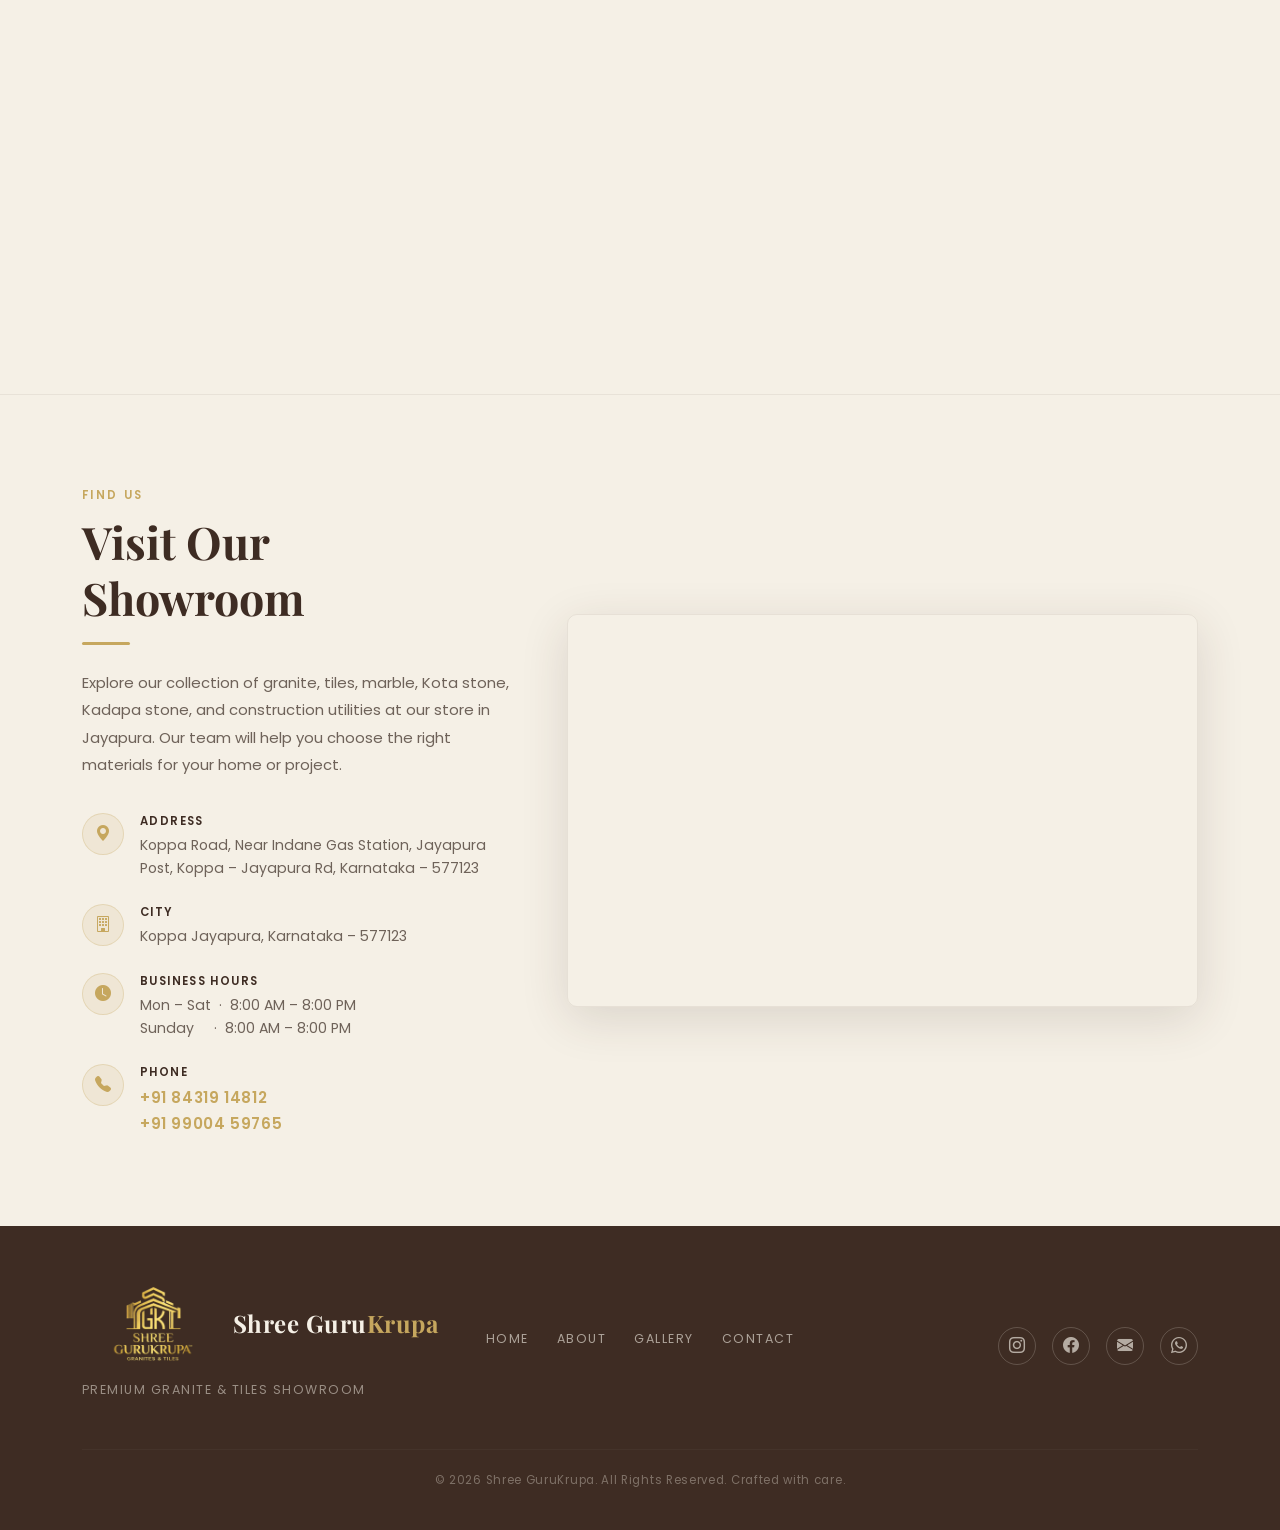
==== commit 262fab93: "Update index.html" ====
--- a/index.html
+++ b/index.html
@@ -16,10 +16,10 @@
   <!-- ============================================================
        STICKY NAVBAR
   ============================================================ -->
-  <nav id="mainNav" class="navbar navbar-expand-lg fixed-top navbar-transparent">
+  <nav id="mainNav" class="navbar navbar-expand-lg fixed-top navbar-transparent navbar-light">
     <div class="container">
       <a class="navbar-brand" href="index.html">
-        <span class="logo-icon"><img src="guru/logo.svg (2).png" class="img" alt=""></i></span>
+        <span class="logo-icon"><img src="guru/logo.svg (2).png" class="imgg" alt=""></i></span>
         <span class="logo-text">Shree Guru<span class="logo-accent">Krupa</span></span>
       </a>
       <button class="navbar-toggler custom-toggler" type="button" data-bs-toggle="collapse" data-bs-target="#navMenu" aria-controls="navMenu" aria-expanded="false" aria-label="Toggle navigation">
@@ -65,7 +65,7 @@
           <img src="guru/granite1" class="hero-img" alt="Marble texture luxury flooring" />
           <div class="hero-overlay"></div>
           <div class="carousel-caption d-flex flex-column justify-content-center align-items-center h-100">
-            <p class="hero-tag">20+ Years of Experience</p>
+            <p class="hero-tag">20+ Years of Industry Experience</p>
             <h1 class="hero-heading">Trusted Stone<br /><em>For Strong Foundations.</em></h1>
             <p class="hero-sub">Supplying durable stone materials with skilled labour support for granite and tile installation.</p>
             <a href="#about" class="btn btn-gold mt-4">Our Story</a>
@@ -123,8 +123,8 @@
               <div class="stat-label">Store Established</div>
             </div>
             <div class="col-4 text-center border-start border-end stat-border">
-              <div class="stat-numm">Granite & Tiles</div>
-              <div class="stat-label">Installation Support</div>
+              <div class="stat-num">500+</div>
+              <div class="stat-label">Projects Completed</div>
             </div>
             <div class="col-4 text-center">
               <div class="stat-num">Karnataka</div>
@@ -258,28 +258,28 @@
               <div class="feature-icon"><i class="bi bi-award"></i></div>
               <div class="feature-text">
                 <strong>Trusted Experience</strong>
-                <p>With more than 20 years of experience in the stone and construction material industry, we help customers choose durable and reliable materials for their projects.</p>
+                <p>20+ years helping customers choose the right stone for every project.</p>
               </div>
             </li>
             <li class="feature-item">
               <div class="feature-icon"><i class="bi bi-grid-3x3-gap"></i></div>
               <div class="feature-text">
                 <strong>Quality Stone Materials</strong>
-                <p>We supply carefully selected granite, marble, tiles, Kota stone, and Kadapa stone suitable for residential and commercial construction. </p>
+                <p>Granite, marble, tiles, Kota & Kadapa stone for homes and commercial spaces.</p>
               </div>
             </li>
             <li class="feature-item">
               <div class="feature-icon"><i class="bi bi-person-check"></i></div>
               <div class="feature-text">
                 <strong>Skilled Installation Support</strong>
-                <p>Our experienced labour team provides professional granite and tile fitting services to ensure proper installation and long-lasting results. </p>
+                <p> Professional fitting by our experienced labour team, done right the first time.</p>
               </div>
             </li>
             <li class="feature-item">
               <div class="feature-icon"><i class="bi bi-truck"></i></div>
               <div class="feature-text">
                 <strong>Delivery Across Karnataka</strong>
-                <p>Materials can be supplied to different locations across Karnataka, helping builders and homeowners complete their construction projects efficiently.</p>
+                <p>We deliver to your site, wherever you are in Karnataka.</p>
               </div>
             </li>
           </ul>
@@ -392,7 +392,7 @@
       <div class="row align-items-center gy-4">
         <div class="col-lg-4 text-lg-start text-center">
           <div class="footer-brand"><a class="navbar-brand" href="index.html">
-        <span class="logo-icon"><img src="guru/logo.svg (2).png" class="img" alt=""></i></span>
+        <span class="logo-icon"><img src="guru/logo.svg (2).png" class="imgg" alt=""></i></span>
         <span class="logo-text">Shree Guru<span class="logo-accent">Krupa</span></span>
       </a></div>
           <p class="footer-tagline mt-2">Premium Granite & Tiles Showroom</p>
@@ -409,7 +409,11 @@
           <div class="social-icons">
             <a href="https://www.instagram.com/_shree_guru_krupa_" aria-label="Instagram"><i class="bi bi-instagram"></i></a>
             <a href="https://www.facebook.com/shreegurukrupa" aria-label="Facebook"><i class="bi bi-facebook"></i></a>
-            <a href="https://mail.google.com/mail/?view=cm&to=shreegurukrupa0211@gmail.com" target="_blank" aria-label="Email"><i class="bi bi-envelope-fill"></i></a>
+            <a href="mailto:shreegurukrupa0211@gmail.com?subject=Granite%20and%20Tiles%20Inquiry" 
+              onclick="if(!/Mobi|Android/i.test(navigator.userAgent)){ window.open('https://mail.google.com/mail/?view=cm&fs=1&to=shreegurukrupa0211@gmail.com&su=Granite%20and%20Tiles%20Inquiry', '_blank'); return false; }"
+              aria-label="Email">
+              <i class="bi bi-envelope-fill"></i>
+            </a>
             <a href="https://wa.me/918431914812" aria-label="WhatsApp" target="_blank" rel="noopener"><i class="bi bi-whatsapp"></i></a>
           </div>
         </div>
@@ -458,4 +462,4 @@
     document.querySelectorAll('.fade-in-section').forEach(el => obs.observe(el));
   </script>
 </body>
-</html>+</html>
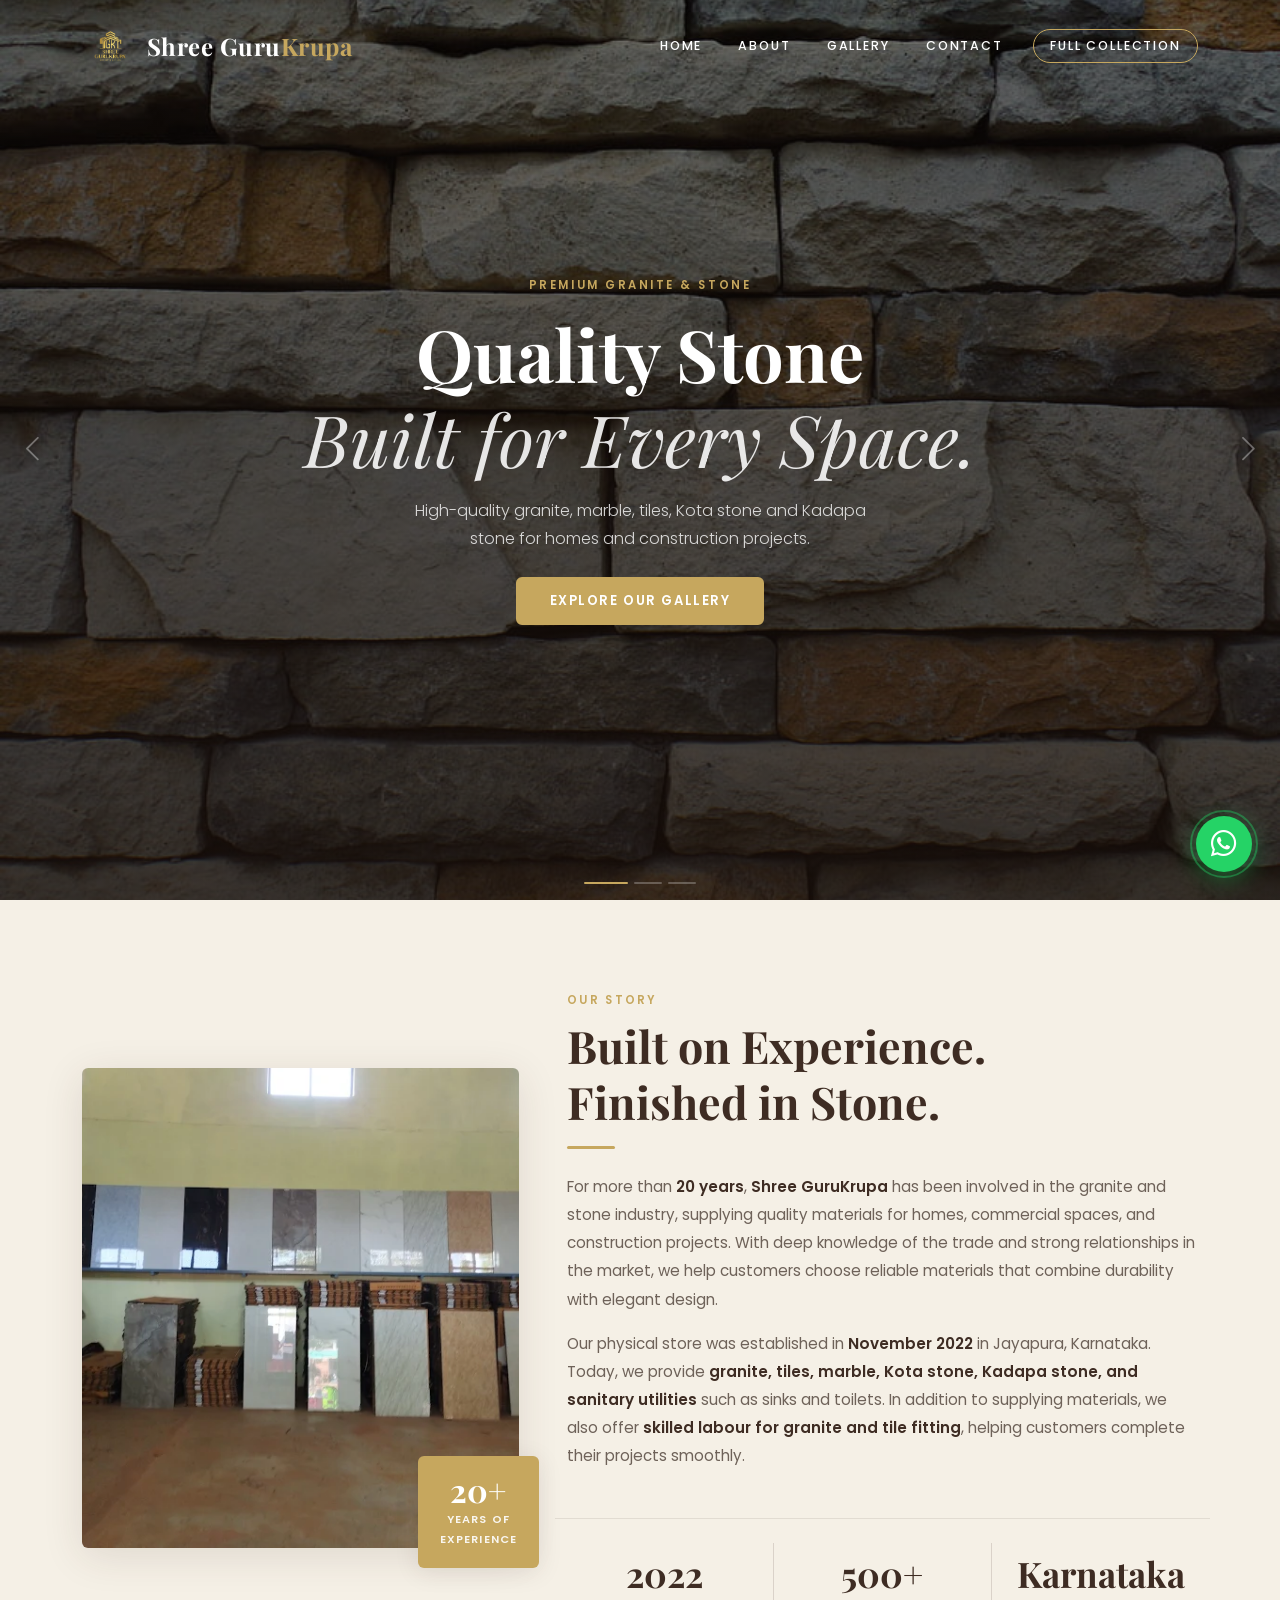
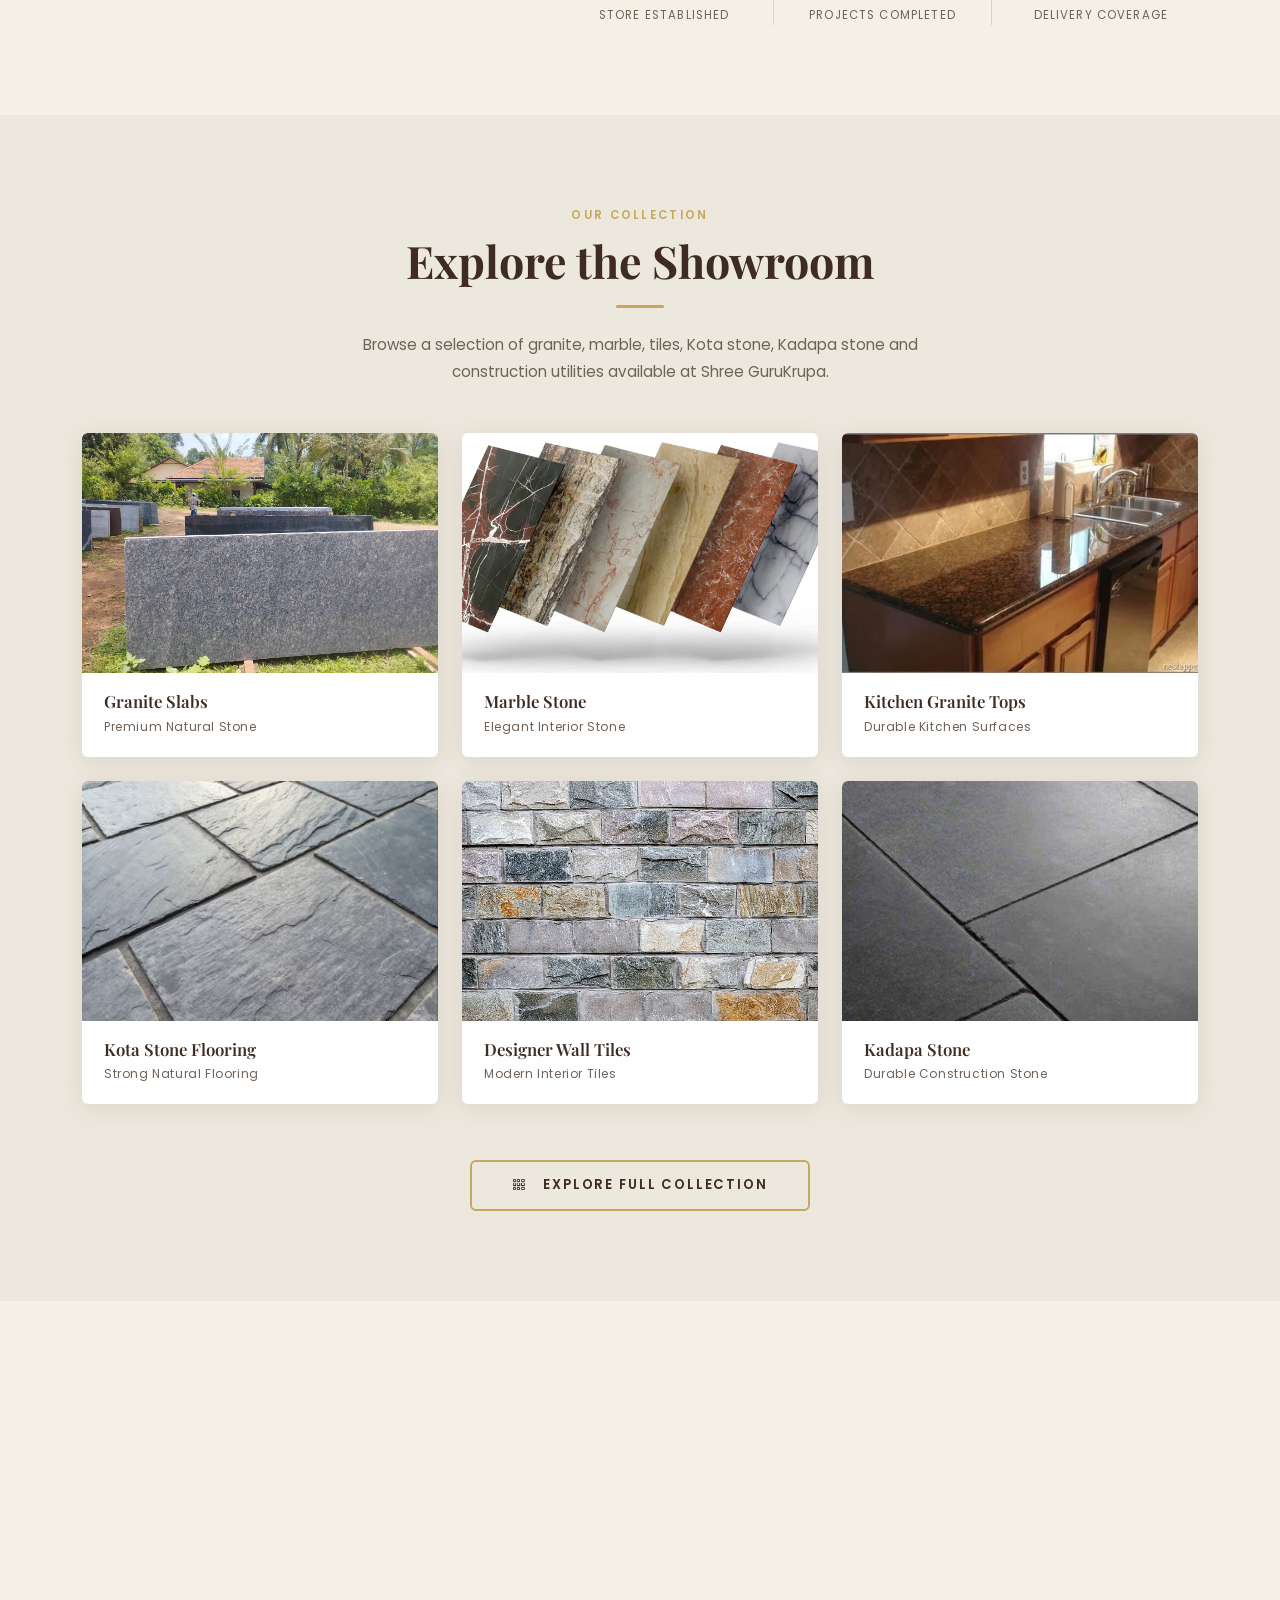
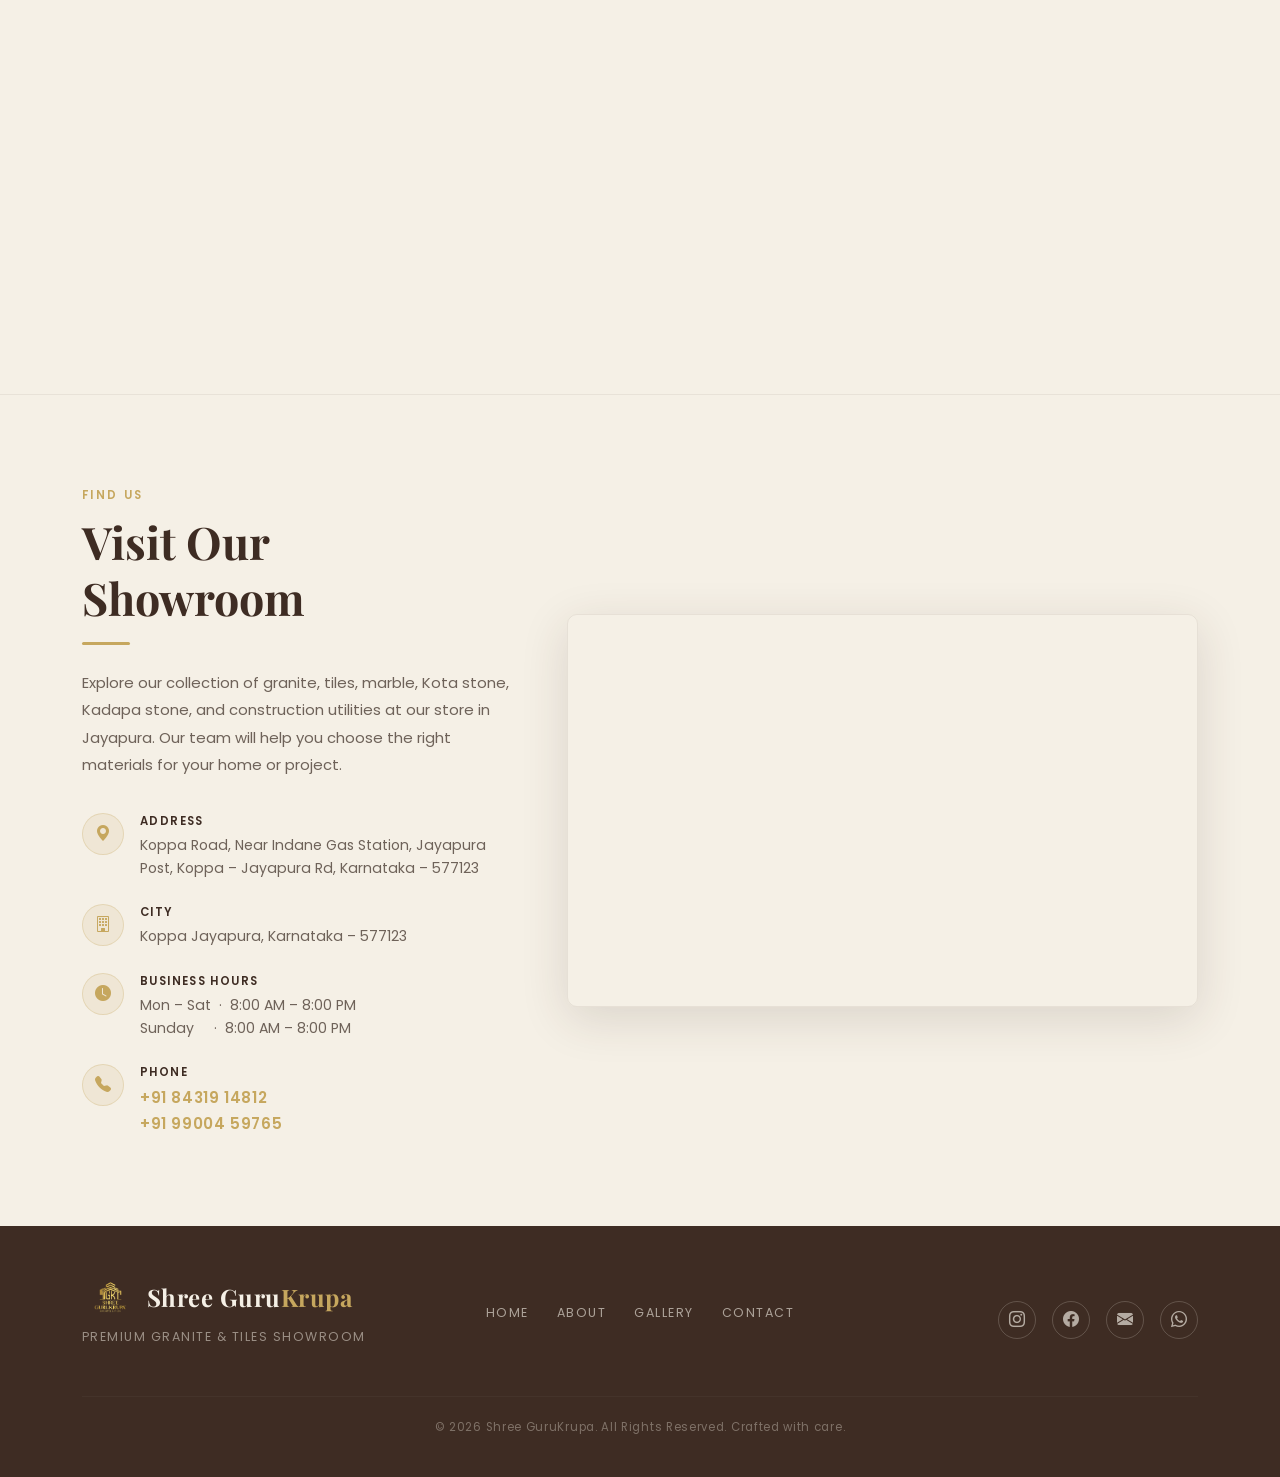
==== commit d478f3ec: "Implement navbar collapse on scroll and link click Added functionality to close the navbar on scroll" ====
--- a/index.html
+++ b/index.html
@@ -433,17 +433,23 @@
     const nav = document.getElementById('mainNav');
     window.addEventListener('scroll', () => nav.classList.toggle('navbar-scrolled', window.scrollY > 60));
 
-    document.querySelectorAll('a[href^="#"]').forEach(anchor => {
-      anchor.addEventListener('click', function (e) {
-        const target = document.querySelector(this.getAttribute('href'));
-        if (target) {
-          e.preventDefault();
-          target.scrollIntoView({ behavior: 'smooth' });
-          const menu = document.getElementById('navMenu');
-          if (menu.classList.contains('show')) new bootstrap.Collapse(menu).hide();
-        }
-      });
-    });
+    // Close navbar on scroll
+window.addEventListener('scroll', () => {
+  const menu = document.getElementById('navMenu');
+  if (menu.classList.contains('show')) {
+    new bootstrap.Collapse(menu).hide();
+  }
+});
+
+// Close navbar on any nav link click
+document.querySelectorAll('.nav-link').forEach(link => {
+  link.addEventListener('click', () => {
+    const menu = document.getElementById('navMenu');
+    if (menu.classList.contains('show')) {
+      new bootstrap.Collapse(menu).hide();
+    }
+  });
+});
 
     function openWhatsApp() {
       const name = document.getElementById('customerName').value.trim();
--- a/style.css
+++ b/style.css
@@ -1,5 +1,5 @@
 /* ============================================================
-   STONEHAUS — Premium Granite & Tiles Showroom
+   GURUKRUPA — Premium Granite & Tiles Showroom
    style.css  |  Shared across index.html & gallery.html
    Color Palette:
      Background Beige : #F5F0E6
@@ -201,6 +201,7 @@
   display: flex;
   align-items: center;
   gap: 8px;
+  flex-shrink: 0;
 }
 .logo-icon { font-size: 1.1rem; color: var(--accent-gold); }
 .logo-accent { color: var(--accent-gold); }
@@ -248,6 +249,7 @@
   flex-direction: column;
   gap: 5px;
   cursor: pointer;
+  margin-right: 8px;
 }
 .custom-toggler span {
   display: block;
@@ -306,6 +308,9 @@
   line-height: 1.18;
   margin-bottom: 1rem;
 }
+.logo-text {
+  white-space: nowrap;   /* ADD THIS */
+}
 .hero-heading em { font-style: italic; font-weight: 400; color: rgba(255,255,255,0.88); }
 
 .hero-sub {
@@ -371,8 +376,9 @@
 .stat-border { border-color: rgba(62,44,35,0.15) !important; }
 .stat-numm   { font-family: var(--font-display); font-size: 28px; font-weight: 700; color: var(--dark-brown); }
 
-.img{
-  width: 120px;
+.imgg {
+  height: 38px;
+  width: auto;        /* removes the fixed 120px width */
 }
 /* ============================================================
    GALLERY SECTION (shared index + gallery page)
@@ -836,4 +842,58 @@
   .d-flex.gap-3.flex-wrap .btn-gold,
   .d-flex.gap-3.flex-wrap .btn-whatsapp { flex: 1 1 100%; }
   .filter-btn    { font-size: 0.68rem; padding: 7px 16px; }
-}+
+  
+}
+@media (max-width: 576px) {
+
+  /* Fix hero title */
+  .gallery-hero-title {
+    font-size: 1.6rem;
+    line-height: 1.2;
+  }
+
+  .gallery-hero-sub {
+    font-size: 0.82rem;
+  }
+
+  .gallery-page-hero {
+    height: auto;
+    min-height: 280px;
+    padding-top: 90px;
+    padding-bottom: 30px;
+  }
+
+  /* Fix cards to full width */
+  .gallery-item {
+    width: 100%;
+  }
+
+  .gallery-img-wrap {
+    height: 200px;
+  }
+
+  /* Fix filter buttons */
+  .filter-bar {
+    gap: 8px !important;
+  }
+
+  .filter-btn {
+    font-size: 0.65rem;
+    padding: 6px 12px;
+  }
+
+  /* Fix navbar logo */
+  .logo-text {
+    font-size: 1rem;
+  }
+
+  .imgg {
+    height: 30px;
+  }
+
+  /* Fix CTA strip */
+  .cta-strip-title {
+    font-size: 1.5rem;
+  }
+}
